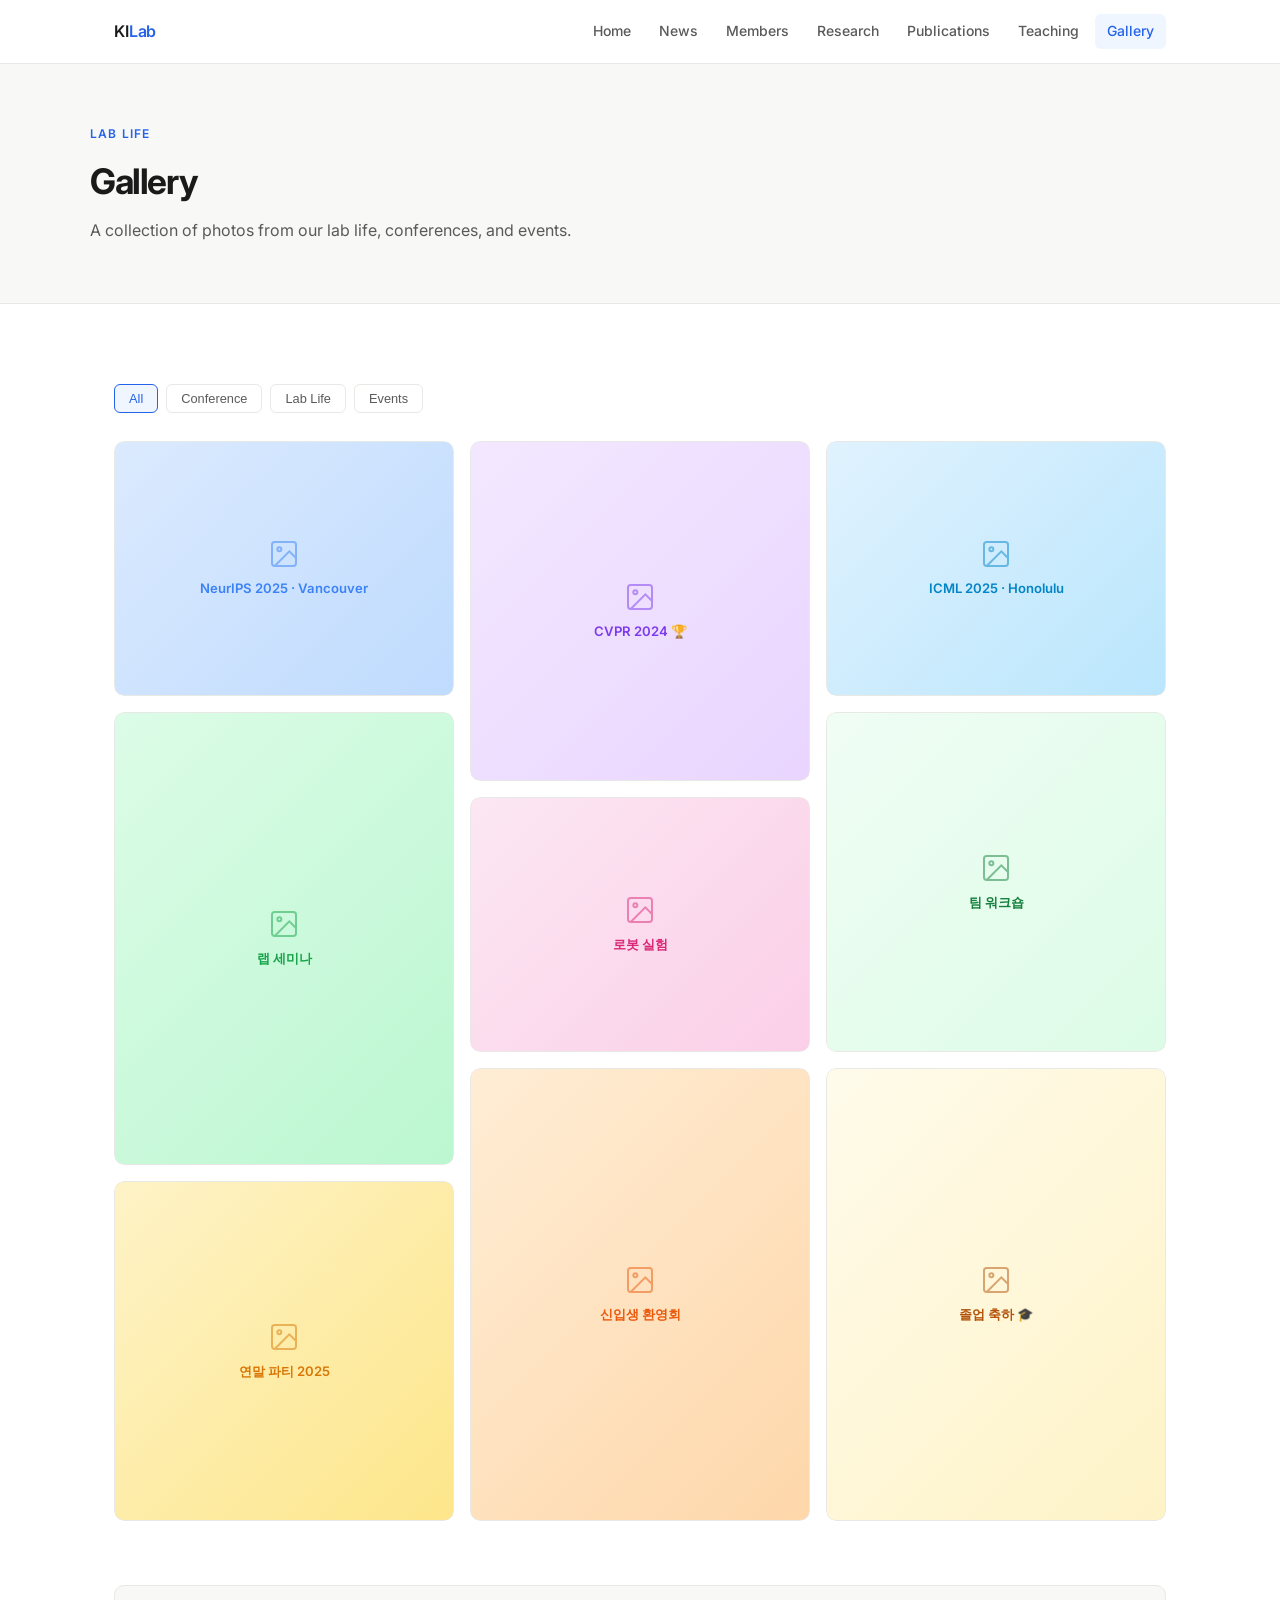
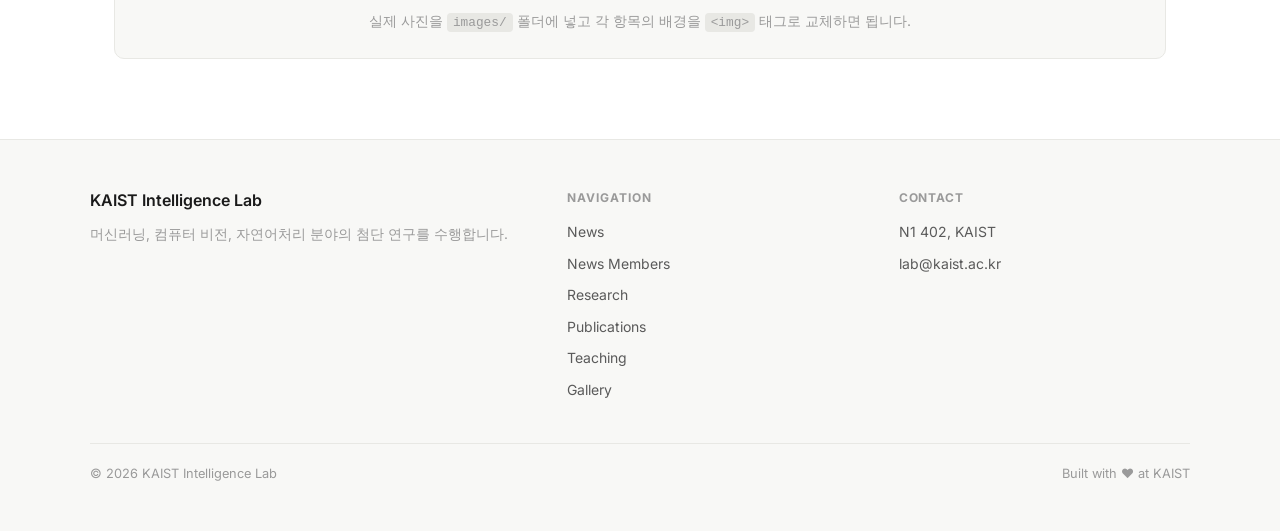
==== gallery.html @ 1e8029f1 "Add News page and update nav across all pages" ====
<!DOCTYPE html>
<html lang="ko">
<head>
  <meta charset="UTF-8">
  <meta name="viewport" content="width=device-width, initial-scale=1.0">
  <title>Gallery — KILab</title>
  <link rel="stylesheet" href="css/style.css">
  <style>
    .gallery-placeholder { cursor: pointer; transition: transform 0.2s, box-shadow 0.2s; }
    .gallery-placeholder:hover { transform: translateY(-3px); box-shadow: 0 8px 24px rgba(0,0,0,0.1); }

    .gallery-label {
      position: absolute;
      bottom: 0; left: 0; right: 0;
      background: linear-gradient(to top, rgba(0,0,0,0.55), transparent);
      color: white;
      font-size: 0.78rem;
      font-weight: 500;
      padding: 24px 12px 12px;
      border-radius: 0 0 var(--radius) var(--radius);
      opacity: 0;
      transition: opacity 0.2s;
    }
    .gallery-item:hover .gallery-label { opacity: 1; }
    .gallery-item { position: relative; border-radius: var(--radius); overflow: hidden; }

    .lightbox-caption {
      position: absolute;
      bottom: 0; left: 0; right: 0;
      background: rgba(0,0,0,0.6);
      color: white;
      text-align: center;
      padding: 12px 24px;
      font-size: 0.85rem;
    }
  </style>
</head>
<body>

<nav>
  <div class="nav-inner">
    <a href="index.html" class="nav-logo">KI<span>Lab</span></a>
    <ul class="nav-links">
            <li><a href="index.html">Home</a></li>
      <li><a href="news.html">News</a></li>
      <li><a href="members.html">Members</a></li>
      <li><a href="research.html">Research</a></li>
      <li><a href="publications.html">Publications</a></li>
      <li><a href="teaching.html">Teaching</a></li>
      <li><a href="gallery.html">Gallery</a></li>
    </ul>
    <button class="hamburger" aria-label="메뉴"><span></span><span></span><span></span></button>
  </div>
</nav>
<div class="mobile-menu">
  <a href="index.html">Home</a>
  <a href="news.html">News</a>
  <a href="members.html">Members</a>
  <a href="research.html">Research</a>
  <a href="publications.html">Publications</a>
  <a href="teaching.html">Teaching</a>
  <a href="gallery.html">Gallery</a>
</div>

<main>
  <div class="page-hero">
    <div class="page-hero-inner">
      <div class="section-label">Lab Life</div>
      <h1 class="page-hero-title">Gallery</h1>
      <p class="page-hero-sub">A collection of photos from our lab life, conferences, and events.</p>
    </div>
  </div>

  <section class="section">

    <div class="gallery-filters">
      <button class="filter-btn gallery-filter-btn active" data-filter="all">All</button>
      <button class="filter-btn gallery-filter-btn" data-filter="conference">Conference</button>
      <button class="filter-btn gallery-filter-btn" data-filter="lab">Lab Life</button>
      <button class="filter-btn gallery-filter-btn" data-filter="event">Events</button>
    </div>

    <div class="gallery-grid">

      <div class="gallery-item fade-in" data-cat="conference" data-caption="NeurIPS 2025 발표 현장 · Vancouver">
        <div class="gallery-placeholder wide" style="background: linear-gradient(135deg, #dbeafe, #bfdbfe); font-size: 0.82rem; color: #3b82f6; font-weight: 600; flex-direction: column; gap: 8px;">
          <svg width="32" height="32" fill="none" stroke="currentColor" stroke-width="1.5" viewBox="0 0 24 24" style="opacity:0.5"><rect x="3" y="3" width="18" height="18" rx="2"/><circle cx="8.5" cy="8.5" r="1.5"/><polyline points="21,15 16,10 5,21"/></svg>
          NeurIPS 2025 · Vancouver
        </div>
        <div class="gallery-label">NeurIPS 2025 발표 현장</div>
      </div>

      <div class="gallery-item fade-in" data-cat="lab" data-caption="연구실 세미나 · 2025년 9월">
        <div class="gallery-placeholder tall" style="background: linear-gradient(135deg, #dcfce7, #bbf7d0); font-size: 0.82rem; color: #16a34a; font-weight: 600; flex-direction: column; gap: 8px;">
          <svg width="32" height="32" fill="none" stroke="currentColor" stroke-width="1.5" viewBox="0 0 24 24" style="opacity:0.5"><rect x="3" y="3" width="18" height="18" rx="2"/><circle cx="8.5" cy="8.5" r="1.5"/><polyline points="21,15 16,10 5,21"/></svg>
          랩 세미나
        </div>
        <div class="gallery-label">연구실 주간 세미나</div>
      </div>

      <div class="gallery-item fade-in" data-cat="event" data-caption="2025 연말 파티">
        <div class="gallery-placeholder square" style="background: linear-gradient(135deg, #fef3c7, #fde68a); font-size: 0.82rem; color: #d97706; font-weight: 600; flex-direction: column; gap: 8px;">
          <svg width="32" height="32" fill="none" stroke="currentColor" stroke-width="1.5" viewBox="0 0 24 24" style="opacity:0.5"><rect x="3" y="3" width="18" height="18" rx="2"/><circle cx="8.5" cy="8.5" r="1.5"/><polyline points="21,15 16,10 5,21"/></svg>
          연말 파티 2025
        </div>
        <div class="gallery-label">2025 연말 파티</div>
      </div>

      <div class="gallery-item fade-in" data-cat="conference" data-caption="CVPR 2024 Best Paper Award · Seattle">
        <div class="gallery-placeholder square" style="background: linear-gradient(135deg, #f3e8ff, #e9d5ff); font-size: 0.82rem; color: #7c3aed; font-weight: 600; flex-direction: column; gap: 8px;">
          <svg width="32" height="32" fill="none" stroke="currentColor" stroke-width="1.5" viewBox="0 0 24 24" style="opacity:0.5"><rect x="3" y="3" width="18" height="18" rx="2"/><circle cx="8.5" cy="8.5" r="1.5"/><polyline points="21,15 16,10 5,21"/></svg>
          CVPR 2024 🏆
        </div>
        <div class="gallery-label">CVPR 2024 Best Paper Award</div>
      </div>

      <div class="gallery-item fade-in" data-cat="lab" data-caption="로봇 실험실 · 2025년 여름">
        <div class="gallery-placeholder wide" style="background: linear-gradient(135deg, #fce7f3, #fbcfe8); font-size: 0.82rem; color: #db2777; font-weight: 600; flex-direction: column; gap: 8px;">
          <svg width="32" height="32" fill="none" stroke="currentColor" stroke-width="1.5" viewBox="0 0 24 24" style="opacity:0.5"><rect x="3" y="3" width="18" height="18" rx="2"/><circle cx="8.5" cy="8.5" r="1.5"/><polyline points="21,15 16,10 5,21"/></svg>
          로봇 실험
        </div>
        <div class="gallery-label">로봇 실험실 세팅</div>
      </div>

      <div class="gallery-item fade-in" data-cat="event" data-caption="신입생 환영회 · 2025년 3월">
        <div class="gallery-placeholder tall" style="background: linear-gradient(135deg, #ffedd5, #fed7aa); font-size: 0.82rem; color: #ea580c; font-weight: 600; flex-direction: column; gap: 8px;">
          <svg width="32" height="32" fill="none" stroke="currentColor" stroke-width="1.5" viewBox="0 0 24 24" style="opacity:0.5"><rect x="3" y="3" width="18" height="18" rx="2"/><circle cx="8.5" cy="8.5" r="1.5"/><polyline points="21,15 16,10 5,21"/></svg>
          신입생 환영회
        </div>
        <div class="gallery-label">2025 신입생 환영회</div>
      </div>

      <div class="gallery-item fade-in" data-cat="conference" data-caption="ICML 2025 포스터 발표 · Honolulu">
        <div class="gallery-placeholder wide" style="background: linear-gradient(135deg, #e0f2fe, #bae6fd); font-size: 0.82rem; color: #0284c7; font-weight: 600; flex-direction: column; gap: 8px;">
          <svg width="32" height="32" fill="none" stroke="currentColor" stroke-width="1.5" viewBox="0 0 24 24" style="opacity:0.5"><rect x="3" y="3" width="18" height="18" rx="2"/><circle cx="8.5" cy="8.5" r="1.5"/><polyline points="21,15 16,10 5,21"/></svg>
          ICML 2025 · Honolulu
        </div>
        <div class="gallery-label">ICML 2025 포스터 발표</div>
      </div>

      <div class="gallery-item fade-in" data-cat="lab" data-caption="팀 워크숍 · 2024년 겨울">
        <div class="gallery-placeholder square" style="background: linear-gradient(135deg, #f0fdf4, #dcfce7); font-size: 0.82rem; color: #15803d; font-weight: 600; flex-direction: column; gap: 8px;">
          <svg width="32" height="32" fill="none" stroke="currentColor" stroke-width="1.5" viewBox="0 0 24 24" style="opacity:0.5"><rect x="3" y="3" width="18" height="18" rx="2"/><circle cx="8.5" cy="8.5" r="1.5"/><polyline points="21,15 16,10 5,21"/></svg>
          팀 워크숍
        </div>
        <div class="gallery-label">연구실 겨울 워크숍</div>
      </div>

      <div class="gallery-item fade-in" data-cat="event" data-caption="졸업 축하 · 2024년 8월">
        <div class="gallery-placeholder tall" style="background: linear-gradient(135deg, #fffbeb, #fef3c7); font-size: 0.82rem; color: #b45309; font-weight: 600; flex-direction: column; gap: 8px;">
          <svg width="32" height="32" fill="none" stroke="currentColor" stroke-width="1.5" viewBox="0 0 24 24" style="opacity:0.5"><rect x="3" y="3" width="18" height="18" rx="2"/><circle cx="8.5" cy="8.5" r="1.5"/><polyline points="21,15 16,10 5,21"/></svg>
          졸업 축하 🎓
        </div>
        <div class="gallery-label">2024 졸업 축하</div>
      </div>

    </div>

    <div style="margin-top: 48px; padding: 24px; background: var(--surface); border-radius: var(--radius); border: 1px solid var(--border); text-align: center; color: var(--text-muted); font-size: 0.875rem;" class="fade-in">
      실제 사진을 <code style="font-size: 0.8rem; background: var(--border); padding: 2px 6px; border-radius: 4px;">images/</code> 폴더에 넣고 각 항목의 배경을 <code style="font-size: 0.8rem; background: var(--border); padding: 2px 6px; border-radius: 4px;">&lt;img&gt;</code> 태그로 교체하면 됩니다.
    </div>

  </section>
</main>

<!-- Lightbox -->
<div class="lightbox" id="lightbox">
  <button class="lightbox-close" id="lightboxClose">✕</button>
  <div style="position: relative;">
    <div style="width: 480px; max-width: 90vw; aspect-ratio: 4/3; background: #1e293b; border-radius: 8px; display:flex; align-items:center; justify-content:center; color: #94a3b8; font-size: 0.9rem;">
      사진이 들어갈 자리입니다
    </div>
    <div class="lightbox-caption" id="lightboxCaption"></div>
  </div>
</div>

<footer>
  <div class="footer-inner">
    <div>
      <div class="footer-brand">KAIST Intelligence Lab</div>
      <p class="footer-desc">머신러닝, 컴퓨터 비전, 자연어처리 분야의 첨단 연구를 수행합니다.</p>
    </div>
    <div>
      <div class="footer-col-title">Navigation</div>
      <ul class="footer-links">
        <li><a href="news.html">News</a></li>
      <li><a href="news.html">News</a>
  <a href="members.html">Members</a></li>
        <li><a href="research.html">Research</a></li>
        <li><a href="publications.html">Publications</a></li>
        <li><a href="teaching.html">Teaching</a></li>
        <li><a href="gallery.html">Gallery</a></li>
      </ul>
    </div>
    <div>
      <div class="footer-col-title">Contact</div>
      <ul class="footer-links">
        <li><a href="#">N1 402, KAIST</a></li>
        <li><a href="#">lab@kaist.ac.kr</a></li>
      </ul>
    </div>
  </div>
  <div class="footer-bottom">
    <span>© 2026 KAIST Intelligence Lab</span>
    <span>Built with ♥ at KAIST</span>
  </div>
</footer>

<script src="js/main.js"></script>
<script>
  // Gallery lightbox with caption
  const lightbox = document.getElementById('lightbox');
  const caption = document.getElementById('lightboxCaption');
  document.querySelectorAll('.gallery-item').forEach(item => {
    item.addEventListener('click', () => {
      caption.textContent = item.dataset.caption || '';
      lightbox.classList.add('open');
    });
  });
  document.getElementById('lightboxClose').addEventListener('click', () => lightbox.classList.remove('open'));
  lightbox.addEventListener('click', e => { if (e.target === lightbox) lightbox.classList.remove('open'); });
  document.addEventListener('keydown', e => { if (e.key === 'Escape') lightbox.classList.remove('open'); });
</script>
</body>
</html>
---- css/style.css ----
@import url('https://fonts.googleapis.com/css2?family=Inter:wght@300;400;500;600;700&family=Lora:ital,wght@0,400;0,600;1,400&display=swap');

*, *::before, *::after { box-sizing: border-box; margin: 0; padding: 0; }

:root {
  --bg: #ffffff;
  --surface: #f8f8f6;
  --border: #e8e8e4;
  --text-primary: #1a1a1a;
  --text-secondary: #5a5a5a;
  --text-muted: #9a9a9a;
  --accent: #2563eb;
  --accent-light: #eff6ff;
  --nav-height: 64px;
  --max-width: 1100px;
  --radius: 10px;
}

html { scroll-behavior: smooth; font-size: 16px; }

body {
  font-family: 'Inter', -apple-system, BlinkMacSystemFont, sans-serif;
  background: var(--bg);
  color: var(--text-primary);
  line-height: 1.6;
  -webkit-font-smoothing: antialiased;
}

/* ── Navigation ── */
nav {
  position: fixed;
  top: 0; left: 0; right: 0;
  height: var(--nav-height);
  background: rgba(255,255,255,0.92);
  backdrop-filter: blur(12px);
  -webkit-backdrop-filter: blur(12px);
  border-bottom: 1px solid var(--border);
  z-index: 100;
  display: flex;
  align-items: center;
}

.nav-inner {
  max-width: var(--max-width);
  margin: 0 auto;
  padding: 0 24px;
  width: 100%;
  display: flex;
  align-items: center;
  justify-content: space-between;
}

.nav-logo {
  font-size: 1rem;
  font-weight: 600;
  color: var(--text-primary);
  text-decoration: none;
  letter-spacing: -0.01em;
}

.nav-logo span { color: var(--accent); }

.nav-links {
  display: flex;
  gap: 4px;
  list-style: none;
}

.nav-links a {
  display: block;
  padding: 6px 12px;
  font-size: 0.875rem;
  font-weight: 500;
  color: var(--text-secondary);
  text-decoration: none;
  border-radius: 6px;
  transition: color 0.15s, background 0.15s;
}

.nav-links a:hover,
.nav-links a.active {
  color: var(--accent);
  background: var(--accent-light);
}

.hamburger {
  display: none;
  flex-direction: column;
  gap: 5px;
  cursor: pointer;
  background: none;
  border: none;
  padding: 4px;
}
.hamburger span { display: block; width: 22px; height: 2px; background: var(--text-primary); border-radius: 2px; transition: 0.2s; }

/* ── Layout ── */
main { padding-top: var(--nav-height); }

.section {
  padding: 80px 24px;
  max-width: var(--max-width);
  margin: 0 auto;
}

.section-label {
  font-size: 0.75rem;
  font-weight: 600;
  text-transform: uppercase;
  letter-spacing: 0.1em;
  color: var(--accent);
  margin-bottom: 10px;
}

.section-title {
  font-size: 2rem;
  font-weight: 700;
  color: var(--text-primary);
  letter-spacing: -0.03em;
  margin-bottom: 12px;
}

.section-sub {
  font-size: 1rem;
  color: var(--text-secondary);
  max-width: 560px;
  line-height: 1.7;
  margin-bottom: 48px;
}

.divider { height: 1px; background: var(--border); max-width: var(--max-width); margin: 0 auto; }

/* ── Hero ── */
.hero {
  padding: 100px 24px 80px;
  max-width: var(--max-width);
  margin: 0 auto;
  display: grid;
  grid-template-columns: 1fr 380px;
  gap: 60px;
  align-items: center;
}

.hero-tag {
  display: inline-flex;
  align-items: center;
  gap: 8px;
  background: var(--accent-light);
  color: var(--accent);
  font-size: 0.8rem;
  font-weight: 600;
  padding: 4px 12px;
  border-radius: 100px;
  margin-bottom: 20px;
  letter-spacing: 0.02em;
}

.hero-title {
  font-size: 2.8rem;
  font-weight: 700;
  letter-spacing: -0.04em;
  line-height: 1.15;
  color: var(--text-primary);
  margin-bottom: 20px;
}

.hero-title em {
  font-family: 'Lora', Georgia, serif;
  font-style: italic;
  font-weight: 400;
  color: var(--accent);
}

.hero-desc {
  font-size: 1.05rem;
  color: var(--text-secondary);
  line-height: 1.75;
  margin-bottom: 36px;
  max-width: 480px;
}

.hero-btns { display: flex; gap: 12px; flex-wrap: wrap; }

.btn {
  display: inline-flex;
  align-items: center;
  gap: 6px;
  padding: 10px 20px;
  border-radius: 8px;
  font-size: 0.9rem;
  font-weight: 500;
  text-decoration: none;
  transition: all 0.15s;
  cursor: pointer;
  border: none;
}

.btn-primary {
  background: var(--accent);
  color: white;
}
.btn-primary:hover { background: #1d4ed8; transform: translateY(-1px); box-shadow: 0 4px 14px rgba(37,99,235,0.3); }

.btn-ghost {
  background: transparent;
  color: var(--text-secondary);
  border: 1px solid var(--border);
}
.btn-ghost:hover { border-color: var(--accent); color: var(--accent); background: var(--accent-light); }

.hero-stats {
  display: flex;
  gap: 32px;
  margin-top: 48px;
  padding-top: 32px;
  border-top: 1px solid var(--border);
}

.stat-num {
  font-size: 1.8rem;
  font-weight: 700;
  letter-spacing: -0.04em;
  color: var(--text-primary);
}
.stat-label { font-size: 0.8rem; color: var(--text-muted); margin-top: 2px; }

.hero-card {
  background: var(--surface);
  border: 1px solid var(--border);
  border-radius: 16px;
  padding: 28px;
  position: relative;
  overflow: hidden;
}

.hero-card::before {
  content: '';
  position: absolute;
  top: 0; right: 0;
  width: 200px; height: 200px;
  background: radial-gradient(circle, rgba(37,99,235,0.08) 0%, transparent 70%);
}

.lab-photo-placeholder {
  width: 100%;
  aspect-ratio: 4/3;
  background: linear-gradient(135deg, #dbeafe 0%, #eff6ff 100%);
  border-radius: 10px;
  display: flex;
  flex-direction: column;
  align-items: center;
  justify-content: center;
  gap: 8px;
  color: var(--accent);
  font-size: 0.85rem;
  font-weight: 500;
  margin-bottom: 20px;
}

.lab-photo-placeholder svg { opacity: 0.5; }

.lab-info-row { display: flex; align-items: center; gap: 8px; margin-bottom: 10px; }
.lab-info-row:last-child { margin-bottom: 0; }
.lab-info-icon { width: 18px; height: 18px; color: var(--accent); flex-shrink: 0; }
.lab-info-text { font-size: 0.875rem; color: var(--text-secondary); }

/* ── News ticker ── */
.news-bar {
  background: var(--accent);
  color: white;
  padding: 10px 24px;
  font-size: 0.85rem;
  display: flex;
  align-items: center;
  gap: 16px;
  overflow: hidden;
}
.news-badge {
  background: white;
  color: var(--accent);
  font-size: 0.7rem;
  font-weight: 700;
  padding: 2px 8px;
  border-radius: 4px;
  flex-shrink: 0;
  letter-spacing: 0.05em;
}
.news-scroll { white-space: nowrap; overflow: hidden; }

/* ── Members ── */
.member-grid {
  display: grid;
  grid-template-columns: repeat(auto-fill, minmax(200px, 1fr));
  gap: 24px;
}

.member-card {
  background: var(--bg);
  border: 1px solid var(--border);
  border-radius: var(--radius);
  overflow: hidden;
  transition: border-color 0.2s, box-shadow 0.2s, transform 0.2s;
}

.member-card:hover {
  border-color: var(--accent);
  box-shadow: 0 4px 20px rgba(37,99,235,0.1);
  transform: translateY(-2px);
}

.member-photo {
  width: 100%;
  aspect-ratio: 1;
  background: linear-gradient(135deg, var(--surface) 0%, #e0e7ff 100%);
  display: flex;
  align-items: center;
  justify-content: center;
  position: relative;
  overflow: hidden;
}

.member-photo img { width: 100%; height: 100%; object-fit: cover; }

.member-initial {
  font-size: 2rem;
  font-weight: 700;
  color: var(--accent);
  opacity: 0.3;
}

.member-info { padding: 16px; }
.member-name { font-size: 0.95rem; font-weight: 600; margin-bottom: 2px; }
.member-role { font-size: 0.8rem; color: var(--accent); font-weight: 500; margin-bottom: 4px; }
.member-dept { font-size: 0.78rem; color: var(--text-muted); }
.member-links { display: flex; gap: 8px; margin-top: 10px; }
.member-link {
  font-size: 0.75rem;
  color: var(--text-muted);
  text-decoration: none;
  padding: 2px 8px;
  border: 1px solid var(--border);
  border-radius: 4px;
  transition: 0.15s;
}
.member-link:hover { color: var(--accent); border-color: var(--accent); }

.member-section-title {
  font-size: 0.8rem;
  font-weight: 600;
  text-transform: uppercase;
  letter-spacing: 0.08em;
  color: var(--text-muted);
  margin: 40px 0 16px;
  padding-bottom: 8px;
  border-bottom: 1px solid var(--border);
}

/* ── Research ── */
.research-grid {
  display: grid;
  grid-template-columns: repeat(auto-fill, minmax(320px, 1fr));
  gap: 24px;
}

.research-card {
  background: var(--surface);
  border: 1px solid var(--border);
  border-radius: var(--radius);
  padding: 28px;
  transition: 0.2s;
}

.research-card:hover { border-color: var(--accent); box-shadow: 0 4px 20px rgba(37,99,235,0.08); }

.research-icon {
  width: 44px;
  height: 44px;
  background: var(--accent-light);
  border-radius: 10px;
  display: flex;
  align-items: center;
  justify-content: center;
  margin-bottom: 16px;
  font-size: 1.3rem;
}

.research-title { font-size: 1.05rem; font-weight: 600; margin-bottom: 10px; letter-spacing: -0.01em; }
.research-desc { font-size: 0.875rem; color: var(--text-secondary); line-height: 1.7; margin-bottom: 16px; }
.research-tags { display: flex; flex-wrap: wrap; gap: 6px; }
.tag {
  font-size: 0.72rem;
  font-weight: 500;
  padding: 3px 10px;
  border-radius: 100px;
  background: white;
  border: 1px solid var(--border);
  color: var(--text-secondary);
}

/* ── Publications ── */
.pub-filters { display: flex; gap: 8px; margin-bottom: 32px; flex-wrap: wrap; }
.filter-btn {
  padding: 6px 14px;
  border: 1px solid var(--border);
  border-radius: 6px;
  font-size: 0.8rem;
  font-weight: 500;
  background: white;
  color: var(--text-secondary);
  cursor: pointer;
  transition: 0.15s;
}
.filter-btn.active, .filter-btn:hover { border-color: var(--accent); color: var(--accent); background: var(--accent-light); }

.pub-list { display: flex; flex-direction: column; gap: 4px; }

.pub-item {
  padding: 20px 24px;
  border: 1px solid transparent;
  border-radius: var(--radius);
  display: grid;
  grid-template-columns: auto 1fr auto;
  gap: 16px;
  align-items: start;
  transition: 0.15s;
  cursor: pointer;
}

.pub-item:hover { border-color: var(--border); background: var(--surface); }

.pub-year {
  font-size: 0.8rem;
  font-weight: 600;
  color: var(--text-muted);
  padding-top: 2px;
  width: 36px;
  text-align: center;
}

.pub-title { font-size: 0.95rem; font-weight: 500; margin-bottom: 4px; letter-spacing: -0.01em; }
.pub-authors { font-size: 0.82rem; color: var(--text-secondary); margin-bottom: 4px; }
.pub-venue { font-size: 0.82rem; color: var(--accent); font-weight: 500; font-style: italic; }

.pub-badges { display: flex; flex-direction: column; gap: 4px; align-items: flex-end; }
.badge {
  font-size: 0.68rem;
  font-weight: 700;
  padding: 2px 8px;
  border-radius: 4px;
  letter-spacing: 0.04em;
  text-transform: uppercase;
  white-space: nowrap;
}
.badge-oral { background: #fef3c7; color: #92400e; }
.badge-best { background: #dcfce7; color: #166534; }
.badge-preprint { background: #f3e8ff; color: #7c3aed; }

/* ── Teaching ── */
.course-grid { display: flex; flex-direction: column; gap: 16px; }

.course-card {
  background: var(--bg);
  border: 1px solid var(--border);
  border-radius: var(--radius);
  padding: 24px 28px;
  display: grid;
  grid-template-columns: auto 1fr auto;
  gap: 24px;
  align-items: center;
  transition: 0.15s;
}

.course-card:hover { border-color: var(--accent); box-shadow: 0 2px 12px rgba(37,99,235,0.08); }

.course-code {
  font-family: 'Courier New', monospace;
  font-size: 0.8rem;
  font-weight: 700;
  color: var(--accent);
  background: var(--accent-light);
  padding: 6px 10px;
  border-radius: 6px;
  white-space: nowrap;
}

.course-title { font-size: 1rem; font-weight: 600; margin-bottom: 4px; }
.course-info { font-size: 0.82rem; color: var(--text-secondary); }

.course-sem {
  font-size: 0.78rem;
  color: var(--text-muted);
  font-weight: 500;
  text-align: right;
  white-space: nowrap;
}

/* ── Gallery ── */
.gallery-filters { display: flex; gap: 8px; margin-bottom: 28px; flex-wrap: wrap; }

.gallery-grid {
  columns: 3;
  column-gap: 16px;
}

.gallery-item {
  break-inside: avoid;
  margin-bottom: 16px;
  border-radius: var(--radius);
  overflow: hidden;
  position: relative;
  cursor: pointer;
}

.gallery-item:hover .gallery-overlay { opacity: 1; }

.gallery-placeholder {
  width: 100%;
  background: linear-gradient(135deg, var(--surface), #dbeafe);
  display: flex;
  align-items: center;
  justify-content: center;
  font-size: 0.8rem;
  color: var(--text-muted);
  border-radius: var(--radius);
  border: 1px solid var(--border);
  font-weight: 500;
}

.gallery-placeholder.tall { aspect-ratio: 3/4; }
.gallery-placeholder.wide { aspect-ratio: 4/3; }
.gallery-placeholder.square { aspect-ratio: 1; }

.gallery-overlay {
  position: absolute;
  inset: 0;
  background: rgba(0,0,0,0.5);
  display: flex;
  align-items: flex-end;
  padding: 16px;
  opacity: 0;
  transition: 0.2s;
}
.gallery-caption { color: white; font-size: 0.82rem; font-weight: 500; }

/* ── Footer ── */
footer {
  background: var(--surface);
  border-top: 1px solid var(--border);
  padding: 48px 24px;
}

.footer-inner {
  max-width: var(--max-width);
  margin: 0 auto;
  display: grid;
  grid-template-columns: 1.5fr 1fr 1fr;
  gap: 40px;
}

.footer-brand { font-size: 1rem; font-weight: 600; margin-bottom: 10px; }
.footer-desc { font-size: 0.85rem; color: var(--text-muted); line-height: 1.7; }
.footer-col-title { font-size: 0.75rem; font-weight: 700; text-transform: uppercase; letter-spacing: 0.08em; color: var(--text-muted); margin-bottom: 12px; }
.footer-links { list-style: none; display: flex; flex-direction: column; gap: 6px; }
.footer-links a { font-size: 0.875rem; color: var(--text-secondary); text-decoration: none; transition: color 0.15s; }
.footer-links a:hover { color: var(--accent); }
.footer-bottom { margin-top: 40px; padding-top: 20px; border-top: 1px solid var(--border); font-size: 0.8rem; color: var(--text-muted); max-width: var(--max-width); margin-left: auto; margin-right: auto; display: flex; justify-content: space-between; align-items: center; }

/* ── Lightbox ── */
.lightbox {
  position: fixed;
  inset: 0;
  background: rgba(0,0,0,0.85);
  display: none;
  align-items: center;
  justify-content: center;
  z-index: 200;
  padding: 24px;
}
.lightbox.open { display: flex; }
.lightbox-img { max-width: 90vw; max-height: 85vh; border-radius: 8px; }
.lightbox-close {
  position: absolute;
  top: 20px; right: 20px;
  background: rgba(255,255,255,0.15);
  border: none;
  color: white;
  width: 36px; height: 36px;
  border-radius: 50%;
  cursor: pointer;
  font-size: 1.2rem;
  display: flex; align-items: center; justify-content: center;
  transition: background 0.15s;
}
.lightbox-close:hover { background: rgba(255,255,255,0.25); }

/* ── Mobile nav ── */
.mobile-menu {
  display: none;
  position: fixed;
  top: var(--nav-height);
  left: 0; right: 0;
  background: white;
  border-bottom: 1px solid var(--border);
  padding: 12px 24px 20px;
  z-index: 99;
  flex-direction: column;
  gap: 4px;
}

.mobile-menu.open { display: flex; }
.mobile-menu a { display: block; padding: 10px 12px; font-size: 0.95rem; font-weight: 500; color: var(--text-secondary); text-decoration: none; border-radius: 6px; }
.mobile-menu a:hover { color: var(--accent); background: var(--accent-light); }

/* ── Responsive ── */
@media (max-width: 768px) {
  .nav-links { display: none; }
  .hamburger { display: flex; }

  .hero { grid-template-columns: 1fr; gap: 40px; padding: 60px 24px 60px; }
  .hero-card { display: none; }
  .hero-title { font-size: 2rem; }
  .hero-stats { gap: 20px; }

  .gallery-grid { columns: 2; }
  .footer-inner { grid-template-columns: 1fr; gap: 28px; }
  .footer-bottom { flex-direction: column; gap: 8px; text-align: center; }

  .course-card { grid-template-columns: 1fr; }
  .course-sem { text-align: left; }
  .pub-item { grid-template-columns: 1fr; }
  .pub-year { width: auto; }
}

@media (max-width: 480px) {
  .gallery-grid { columns: 1; }
  .section { padding: 60px 20px; }
}

/* ── Page header ── */
.page-hero {
  background: var(--surface);
  border-bottom: 1px solid var(--border);
  padding: 60px 24px;
}
.page-hero-inner { max-width: var(--max-width); margin: 0 auto; }
.page-hero-title { font-size: 2.2rem; font-weight: 700; letter-spacing: -0.04em; margin-bottom: 8px; }
.page-hero-sub { font-size: 1rem; color: var(--text-secondary); }

/* scroll fade-in */
.fade-in { opacity: 0; transform: translateY(16px); transition: opacity 0.5s ease, transform 0.5s ease; }
.fade-in.visible { opacity: 1; transform: none; }
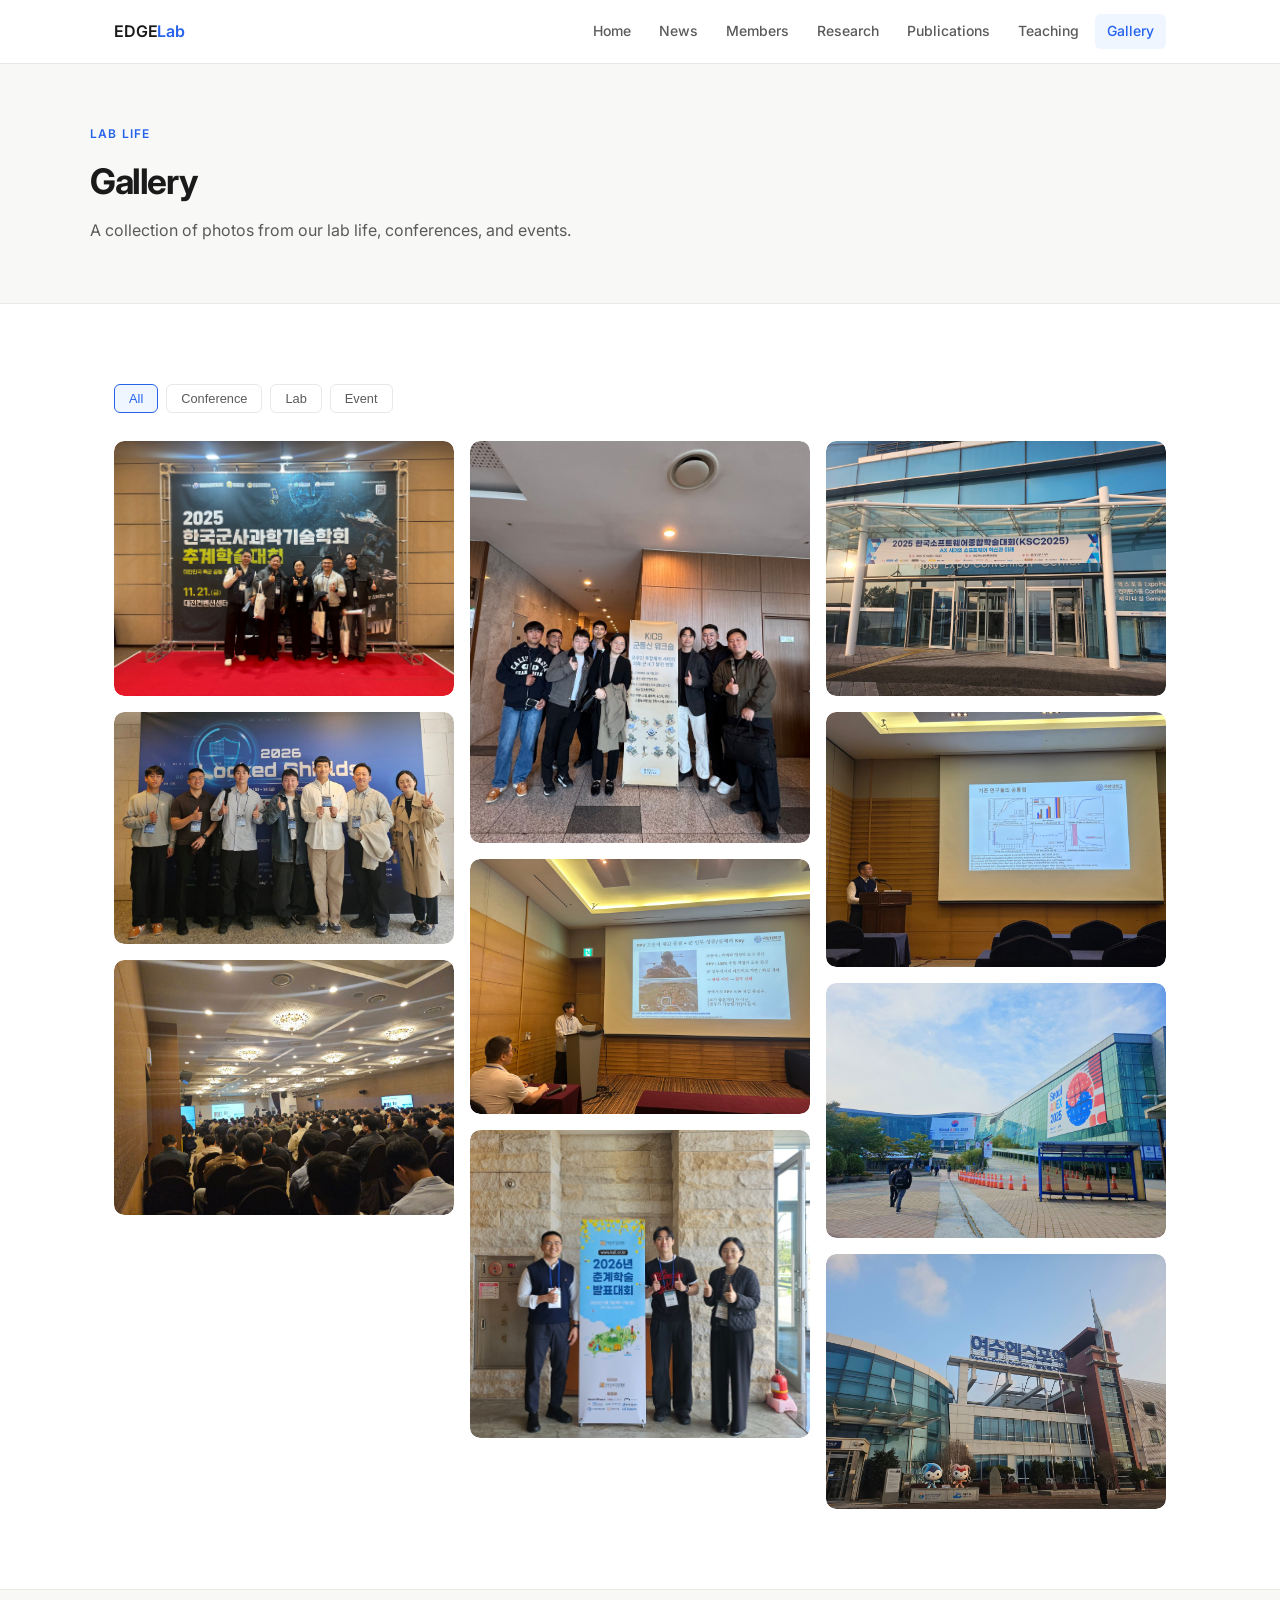
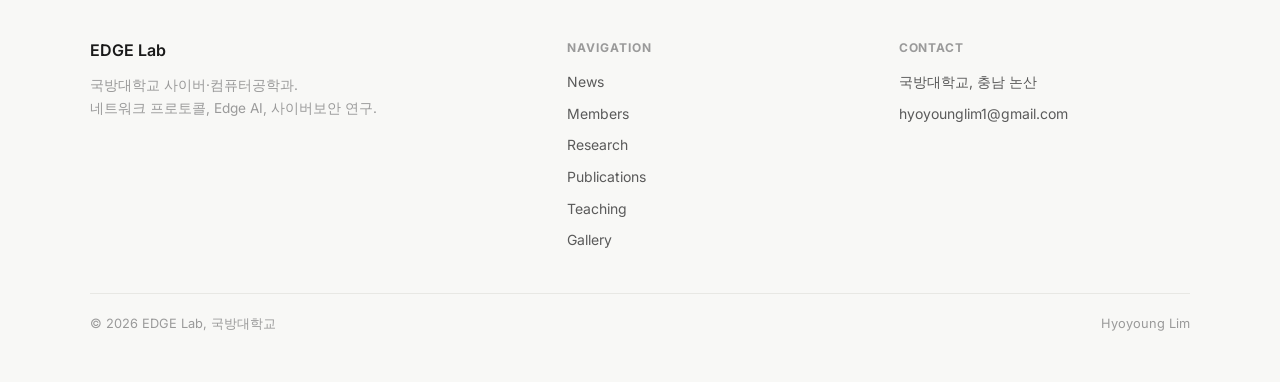
==== commit eeb90f24: "Connect real photos to gallery with captions and filters" ====
--- a/gallery.html
+++ b/gallery.html
@@ -3,45 +3,89 @@
 <head>
   <meta charset="UTF-8">
   <meta name="viewport" content="width=device-width, initial-scale=1.0">
-  <title>Gallery — KILab</title>
+  <title>Gallery — EDGE Lab</title>
   <link rel="stylesheet" href="css/style.css">
   <style>
-    .gallery-placeholder { cursor: pointer; transition: transform 0.2s, box-shadow 0.2s; }
-    .gallery-placeholder:hover { transform: translateY(-3px); box-shadow: 0 8px 24px rgba(0,0,0,0.1); }
-
-    .gallery-label {
+    .gallery-grid { columns: 3; column-gap: 16px; }
+
+    .gallery-item {
+      break-inside: avoid;
+      margin-bottom: 16px;
+      border-radius: var(--radius);
+      overflow: hidden;
+      position: relative;
+      cursor: pointer;
+    }
+
+    .gallery-item img {
+      width: 100%;
+      display: block;
+      border-radius: var(--radius);
+      transition: transform 0.3s ease;
+    }
+
+    .gallery-item:hover img { transform: scale(1.03); }
+
+    .gallery-overlay {
       position: absolute;
-      bottom: 0; left: 0; right: 0;
-      background: linear-gradient(to top, rgba(0,0,0,0.55), transparent);
-      color: white;
-      font-size: 0.78rem;
-      font-weight: 500;
-      padding: 24px 12px 12px;
-      border-radius: 0 0 var(--radius) var(--radius);
+      inset: 0;
+      background: linear-gradient(to top, rgba(0,0,0,0.6) 0%, transparent 50%);
       opacity: 0;
       transition: opacity 0.2s;
-    }
-    .gallery-item:hover .gallery-label { opacity: 1; }
-    .gallery-item { position: relative; border-radius: var(--radius); overflow: hidden; }
-
-    .lightbox-caption {
+      border-radius: var(--radius);
+      display: flex;
+      align-items: flex-end;
+      padding: 16px;
+    }
+
+    .gallery-item:hover .gallery-overlay { opacity: 1; }
+
+    .gallery-caption-text {
+      color: white;
+      font-size: 0.82rem;
+      font-weight: 500;
+      line-height: 1.4;
+    }
+
+    .lightbox {
+      position: fixed;
+      inset: 0;
+      background: rgba(0,0,0,0.9);
+      display: none;
+      align-items: center;
+      justify-content: center;
+      z-index: 200;
+      padding: 24px;
+      flex-direction: column;
+      gap: 16px;
+    }
+    .lightbox.open { display: flex; }
+    .lightbox img { max-width: 90vw; max-height: 80vh; border-radius: 8px; object-fit: contain; }
+    .lightbox-caption { color: rgba(255,255,255,0.8); font-size: 0.875rem; text-align: center; }
+    .lightbox-close {
       position: absolute;
-      bottom: 0; left: 0; right: 0;
-      background: rgba(0,0,0,0.6);
-      color: white;
-      text-align: center;
-      padding: 12px 24px;
-      font-size: 0.85rem;
-    }
+      top: 20px; right: 20px;
+      background: rgba(255,255,255,0.15);
+      border: none; color: white;
+      width: 36px; height: 36px;
+      border-radius: 50%; cursor: pointer;
+      font-size: 1.1rem;
+      display: flex; align-items: center; justify-content: center;
+      transition: background 0.15s;
+    }
+    .lightbox-close:hover { background: rgba(255,255,255,0.3); }
+
+    @media (max-width: 768px) { .gallery-grid { columns: 2; } }
+    @media (max-width: 480px) { .gallery-grid { columns: 1; } }
   </style>
 </head>
 <body>
 
 <nav>
   <div class="nav-inner">
-    <a href="index.html" class="nav-logo">KI<span>Lab</span></a>
+    <a href="index.html" class="nav-logo">EDGE<span>Lab</span></a>
     <ul class="nav-links">
-            <li><a href="index.html">Home</a></li>
+      <li><a href="index.html">Home</a></li>
       <li><a href="news.html">News</a></li>
       <li><a href="members.html">Members</a></li>
       <li><a href="research.html">Research</a></li>
@@ -73,119 +117,87 @@
 
   <section class="section">
 
-    <div class="gallery-filters">
+    <div class="gallery-filters" style="margin-bottom: 28px;">
       <button class="filter-btn gallery-filter-btn active" data-filter="all">All</button>
       <button class="filter-btn gallery-filter-btn" data-filter="conference">Conference</button>
-      <button class="filter-btn gallery-filter-btn" data-filter="lab">Lab Life</button>
-      <button class="filter-btn gallery-filter-btn" data-filter="event">Events</button>
+      <button class="filter-btn gallery-filter-btn" data-filter="lab">Lab</button>
+      <button class="filter-btn gallery-filter-btn" data-filter="event">Event</button>
     </div>
 
     <div class="gallery-grid">
 
-      <div class="gallery-item fade-in" data-cat="conference" data-caption="NeurIPS 2025 발표 현장 · Vancouver">
-        <div class="gallery-placeholder wide" style="background: linear-gradient(135deg, #dbeafe, #bfdbfe); font-size: 0.82rem; color: #3b82f6; font-weight: 600; flex-direction: column; gap: 8px;">
-          <svg width="32" height="32" fill="none" stroke="currentColor" stroke-width="1.5" viewBox="0 0 24 24" style="opacity:0.5"><rect x="3" y="3" width="18" height="18" rx="2"/><circle cx="8.5" cy="8.5" r="1.5"/><polyline points="21,15 16,10 5,21"/></svg>
-          NeurIPS 2025 · Vancouver
-        </div>
-        <div class="gallery-label">NeurIPS 2025 발표 현장</div>
-      </div>
-
-      <div class="gallery-item fade-in" data-cat="lab" data-caption="연구실 세미나 · 2025년 9월">
-        <div class="gallery-placeholder tall" style="background: linear-gradient(135deg, #dcfce7, #bbf7d0); font-size: 0.82rem; color: #16a34a; font-weight: 600; flex-direction: column; gap: 8px;">
-          <svg width="32" height="32" fill="none" stroke="currentColor" stroke-width="1.5" viewBox="0 0 24 24" style="opacity:0.5"><rect x="3" y="3" width="18" height="18" rx="2"/><circle cx="8.5" cy="8.5" r="1.5"/><polyline points="21,15 16,10 5,21"/></svg>
-          랩 세미나
-        </div>
-        <div class="gallery-label">연구실 주간 세미나</div>
-      </div>
-
-      <div class="gallery-item fade-in" data-cat="event" data-caption="2025 연말 파티">
-        <div class="gallery-placeholder square" style="background: linear-gradient(135deg, #fef3c7, #fde68a); font-size: 0.82rem; color: #d97706; font-weight: 600; flex-direction: column; gap: 8px;">
-          <svg width="32" height="32" fill="none" stroke="currentColor" stroke-width="1.5" viewBox="0 0 24 24" style="opacity:0.5"><rect x="3" y="3" width="18" height="18" rx="2"/><circle cx="8.5" cy="8.5" r="1.5"/><polyline points="21,15 16,10 5,21"/></svg>
-          연말 파티 2025
-        </div>
-        <div class="gallery-label">2025 연말 파티</div>
-      </div>
-
-      <div class="gallery-item fade-in" data-cat="conference" data-caption="CVPR 2024 Best Paper Award · Seattle">
-        <div class="gallery-placeholder square" style="background: linear-gradient(135deg, #f3e8ff, #e9d5ff); font-size: 0.82rem; color: #7c3aed; font-weight: 600; flex-direction: column; gap: 8px;">
-          <svg width="32" height="32" fill="none" stroke="currentColor" stroke-width="1.5" viewBox="0 0 24 24" style="opacity:0.5"><rect x="3" y="3" width="18" height="18" rx="2"/><circle cx="8.5" cy="8.5" r="1.5"/><polyline points="21,15 16,10 5,21"/></svg>
-          CVPR 2024 🏆
-        </div>
-        <div class="gallery-label">CVPR 2024 Best Paper Award</div>
-      </div>
-
-      <div class="gallery-item fade-in" data-cat="lab" data-caption="로봇 실험실 · 2025년 여름">
-        <div class="gallery-placeholder wide" style="background: linear-gradient(135deg, #fce7f3, #fbcfe8); font-size: 0.82rem; color: #db2777; font-weight: 600; flex-direction: column; gap: 8px;">
-          <svg width="32" height="32" fill="none" stroke="currentColor" stroke-width="1.5" viewBox="0 0 24 24" style="opacity:0.5"><rect x="3" y="3" width="18" height="18" rx="2"/><circle cx="8.5" cy="8.5" r="1.5"/><polyline points="21,15 16,10 5,21"/></svg>
-          로봇 실험
-        </div>
-        <div class="gallery-label">로봇 실험실 세팅</div>
-      </div>
-
-      <div class="gallery-item fade-in" data-cat="event" data-caption="신입생 환영회 · 2025년 3월">
-        <div class="gallery-placeholder tall" style="background: linear-gradient(135deg, #ffedd5, #fed7aa); font-size: 0.82rem; color: #ea580c; font-weight: 600; flex-direction: column; gap: 8px;">
-          <svg width="32" height="32" fill="none" stroke="currentColor" stroke-width="1.5" viewBox="0 0 24 24" style="opacity:0.5"><rect x="3" y="3" width="18" height="18" rx="2"/><circle cx="8.5" cy="8.5" r="1.5"/><polyline points="21,15 16,10 5,21"/></svg>
-          신입생 환영회
-        </div>
-        <div class="gallery-label">2025 신입생 환영회</div>
-      </div>
-
-      <div class="gallery-item fade-in" data-cat="conference" data-caption="ICML 2025 포스터 발표 · Honolulu">
-        <div class="gallery-placeholder wide" style="background: linear-gradient(135deg, #e0f2fe, #bae6fd); font-size: 0.82rem; color: #0284c7; font-weight: 600; flex-direction: column; gap: 8px;">
-          <svg width="32" height="32" fill="none" stroke="currentColor" stroke-width="1.5" viewBox="0 0 24 24" style="opacity:0.5"><rect x="3" y="3" width="18" height="18" rx="2"/><circle cx="8.5" cy="8.5" r="1.5"/><polyline points="21,15 16,10 5,21"/></svg>
-          ICML 2025 · Honolulu
-        </div>
-        <div class="gallery-label">ICML 2025 포스터 발표</div>
-      </div>
-
-      <div class="gallery-item fade-in" data-cat="lab" data-caption="팀 워크숍 · 2024년 겨울">
-        <div class="gallery-placeholder square" style="background: linear-gradient(135deg, #f0fdf4, #dcfce7); font-size: 0.82rem; color: #15803d; font-weight: 600; flex-direction: column; gap: 8px;">
-          <svg width="32" height="32" fill="none" stroke="currentColor" stroke-width="1.5" viewBox="0 0 24 24" style="opacity:0.5"><rect x="3" y="3" width="18" height="18" rx="2"/><circle cx="8.5" cy="8.5" r="1.5"/><polyline points="21,15 16,10 5,21"/></svg>
-          팀 워크숍
-        </div>
-        <div class="gallery-label">연구실 겨울 워크숍</div>
-      </div>
-
-      <div class="gallery-item fade-in" data-cat="event" data-caption="졸업 축하 · 2024년 8월">
-        <div class="gallery-placeholder tall" style="background: linear-gradient(135deg, #fffbeb, #fef3c7); font-size: 0.82rem; color: #b45309; font-weight: 600; flex-direction: column; gap: 8px;">
-          <svg width="32" height="32" fill="none" stroke="currentColor" stroke-width="1.5" viewBox="0 0 24 24" style="opacity:0.5"><rect x="3" y="3" width="18" height="18" rx="2"/><circle cx="8.5" cy="8.5" r="1.5"/><polyline points="21,15 16,10 5,21"/></svg>
-          졸업 축하 🎓
-        </div>
-        <div class="gallery-label">2024 졸업 축하</div>
-      </div>
-
-    </div>
-
-    <div style="margin-top: 48px; padding: 24px; background: var(--surface); border-radius: var(--radius); border: 1px solid var(--border); text-align: center; color: var(--text-muted); font-size: 0.875rem;" class="fade-in">
-      실제 사진을 <code style="font-size: 0.8rem; background: var(--border); padding: 2px 6px; border-radius: 4px;">images/</code> 폴더에 넣고 각 항목의 배경을 <code style="font-size: 0.8rem; background: var(--border); padding: 2px 6px; border-radius: 4px;">&lt;img&gt;</code> 태그로 교체하면 됩니다.
-    </div>
-
+      <div class="gallery-item fade-in" data-cat="conference" data-caption="2025 한국군사과학기술학회 추계학술대회 · 대전컨벤션센터">
+        <img src="images/2025_1.jpeg" alt="한국군사과학기술학회 추계학술대회 2025">
+        <div class="gallery-overlay"><div class="gallery-caption-text">한국군사과학기술학회 추계학술대회 2025 · 대전</div></div>
+      </div>
+
+      <div class="gallery-item fade-in" data-cat="event" data-caption="Locked Shields 2026 · 사이버방어훈련 참가">
+        <img src="images/shield.jpg" alt="Locked Shields 2026">
+        <div class="gallery-overlay"><div class="gallery-caption-text">Locked Shields 2026</div></div>
+      </div>
+
+      <div class="gallery-item fade-in" data-cat="conference" data-caption="KICS 군통신 워크숍 강연 전경">
+        <img src="images/KICS.jpg" alt="KICS 군통신 워크숍">
+        <div class="gallery-overlay"><div class="gallery-caption-text">KICS 군통신 워크숍 강연</div></div>
+      </div>
+
+      <div class="gallery-item fade-in" data-cat="conference" data-caption="KICS 군통신 워크숍 단체사진">
+        <img src="images/KICS-1.jpg" alt="KICS 군통신 워크숍 단체사진">
+        <div class="gallery-overlay"><div class="gallery-caption-text">KICS 군통신 워크숍</div></div>
+      </div>
+
+      <div class="gallery-item fade-in" data-cat="lab" data-caption="FPV 드론 네트워크 연구 발표">
+        <img src="images/conf_2.jpg" alt="FPV 드론 네트워크 연구 발표">
+        <div class="gallery-overlay"><div class="gallery-caption-text">FPV 드론 네트워크 연구 발표</div></div>
+      </div>
+
+      <div class="gallery-item fade-in" data-cat="conference" data-caption="2026 춘계학술발표대회 · 제주">
+        <img src="images/conf_1.jpg" alt="2026 춘계학술발표대회 제주">
+        <div class="gallery-overlay"><div class="gallery-caption-text">2026 춘계학술발표대회 · 제주</div></div>
+      </div>
+
+      <div class="gallery-item fade-in" data-cat="conference" data-caption="KSC 2025 · 여수엑스포컨벤션센터">
+        <img src="images/202512.jpg" alt="KSC 2025 여수">
+        <div class="gallery-overlay"><div class="gallery-caption-text">KSC 2025 · 여수엑스포컨벤션센터</div></div>
+      </div>
+
+      <div class="gallery-item fade-in" data-cat="lab" data-caption="연구 발표 · 국방대학교">
+        <img src="images/conf_3.jpg" alt="연구 발표">
+        <div class="gallery-overlay"><div class="gallery-caption-text">연구 발표 · 국방대학교</div></div>
+      </div>
+
+      <div class="gallery-item fade-in" data-cat="event" data-caption="Seoul ADEX 2025 · 방산전시회">
+        <img src="images/ADEX.jpg" alt="Seoul ADEX 2025">
+        <div class="gallery-overlay"><div class="gallery-caption-text">Seoul ADEX 2025</div></div>
+      </div>
+
+      <div class="gallery-item fade-in" data-cat="conference" data-caption="KSC 2025 · 여수">
+        <img src="images/600324578_4351438551751702_7062159995769066122_n.jpg" alt="KSC 2025 여수">
+        <div class="gallery-overlay"><div class="gallery-caption-text">KSC 2025 · 여수</div></div>
+      </div>
+
+    </div>
   </section>
 </main>
 
 <!-- Lightbox -->
 <div class="lightbox" id="lightbox">
   <button class="lightbox-close" id="lightboxClose">✕</button>
-  <div style="position: relative;">
-    <div style="width: 480px; max-width: 90vw; aspect-ratio: 4/3; background: #1e293b; border-radius: 8px; display:flex; align-items:center; justify-content:center; color: #94a3b8; font-size: 0.9rem;">
-      사진이 들어갈 자리입니다
-    </div>
-    <div class="lightbox-caption" id="lightboxCaption"></div>
-  </div>
+  <img id="lightboxImg" src="" alt="">
+  <div class="lightbox-caption" id="lightboxCaption"></div>
 </div>
 
 <footer>
   <div class="footer-inner">
     <div>
-      <div class="footer-brand">KAIST Intelligence Lab</div>
-      <p class="footer-desc">머신러닝, 컴퓨터 비전, 자연어처리 분야의 첨단 연구를 수행합니다.</p>
+      <div class="footer-brand">EDGE Lab</div>
+      <p class="footer-desc">국방대학교 사이버·컴퓨터공학과.<br>네트워크 프로토콜, Edge AI, 사이버보안 연구.</p>
     </div>
     <div>
       <div class="footer-col-title">Navigation</div>
       <ul class="footer-links">
         <li><a href="news.html">News</a></li>
-      <li><a href="news.html">News</a>
-  <a href="members.html">Members</a></li>
+        <li><a href="members.html">Members</a></li>
         <li><a href="research.html">Research</a></li>
         <li><a href="publications.html">Publications</a></li>
         <li><a href="teaching.html">Teaching</a></li>
@@ -195,28 +207,42 @@
     <div>
       <div class="footer-col-title">Contact</div>
       <ul class="footer-links">
-        <li><a href="#">N1 402, KAIST</a></li>
-        <li><a href="#">lab@kaist.ac.kr</a></li>
+        <li><a href="#">국방대학교, 충남 논산</a></li>
+        <li><a href="mailto:hyoyounglim1@gmail.com">hyoyounglim1@gmail.com</a></li>
       </ul>
     </div>
   </div>
   <div class="footer-bottom">
-    <span>© 2026 KAIST Intelligence Lab</span>
-    <span>Built with ♥ at KAIST</span>
+    <span>© 2026 EDGE Lab, 국방대학교</span>
+    <span>Hyoyoung Lim</span>
   </div>
 </footer>
 
 <script src="js/main.js"></script>
 <script>
-  // Gallery lightbox with caption
+  document.querySelectorAll('.gallery-filter-btn').forEach(btn => {
+    btn.addEventListener('click', () => {
+      document.querySelectorAll('.gallery-filter-btn').forEach(b => b.classList.remove('active'));
+      btn.classList.add('active');
+      const filter = btn.dataset.filter;
+      document.querySelectorAll('.gallery-item').forEach(item => {
+        item.style.display = (filter === 'all' || item.dataset.cat === filter) ? '' : 'none';
+      });
+    });
+  });
+
   const lightbox = document.getElementById('lightbox');
-  const caption = document.getElementById('lightboxCaption');
+  const lightboxImg = document.getElementById('lightboxImg');
+  const lightboxCaption = document.getElementById('lightboxCaption');
+
   document.querySelectorAll('.gallery-item').forEach(item => {
     item.addEventListener('click', () => {
-      caption.textContent = item.dataset.caption || '';
+      lightboxImg.src = item.querySelector('img').src;
+      lightboxCaption.textContent = item.dataset.caption || '';
       lightbox.classList.add('open');
     });
   });
+
   document.getElementById('lightboxClose').addEventListener('click', () => lightbox.classList.remove('open'));
   lightbox.addEventListener('click', e => { if (e.target === lightbox) lightbox.classList.remove('open'); });
   document.addEventListener('keydown', e => { if (e.key === 'Escape') lightbox.classList.remove('open'); });
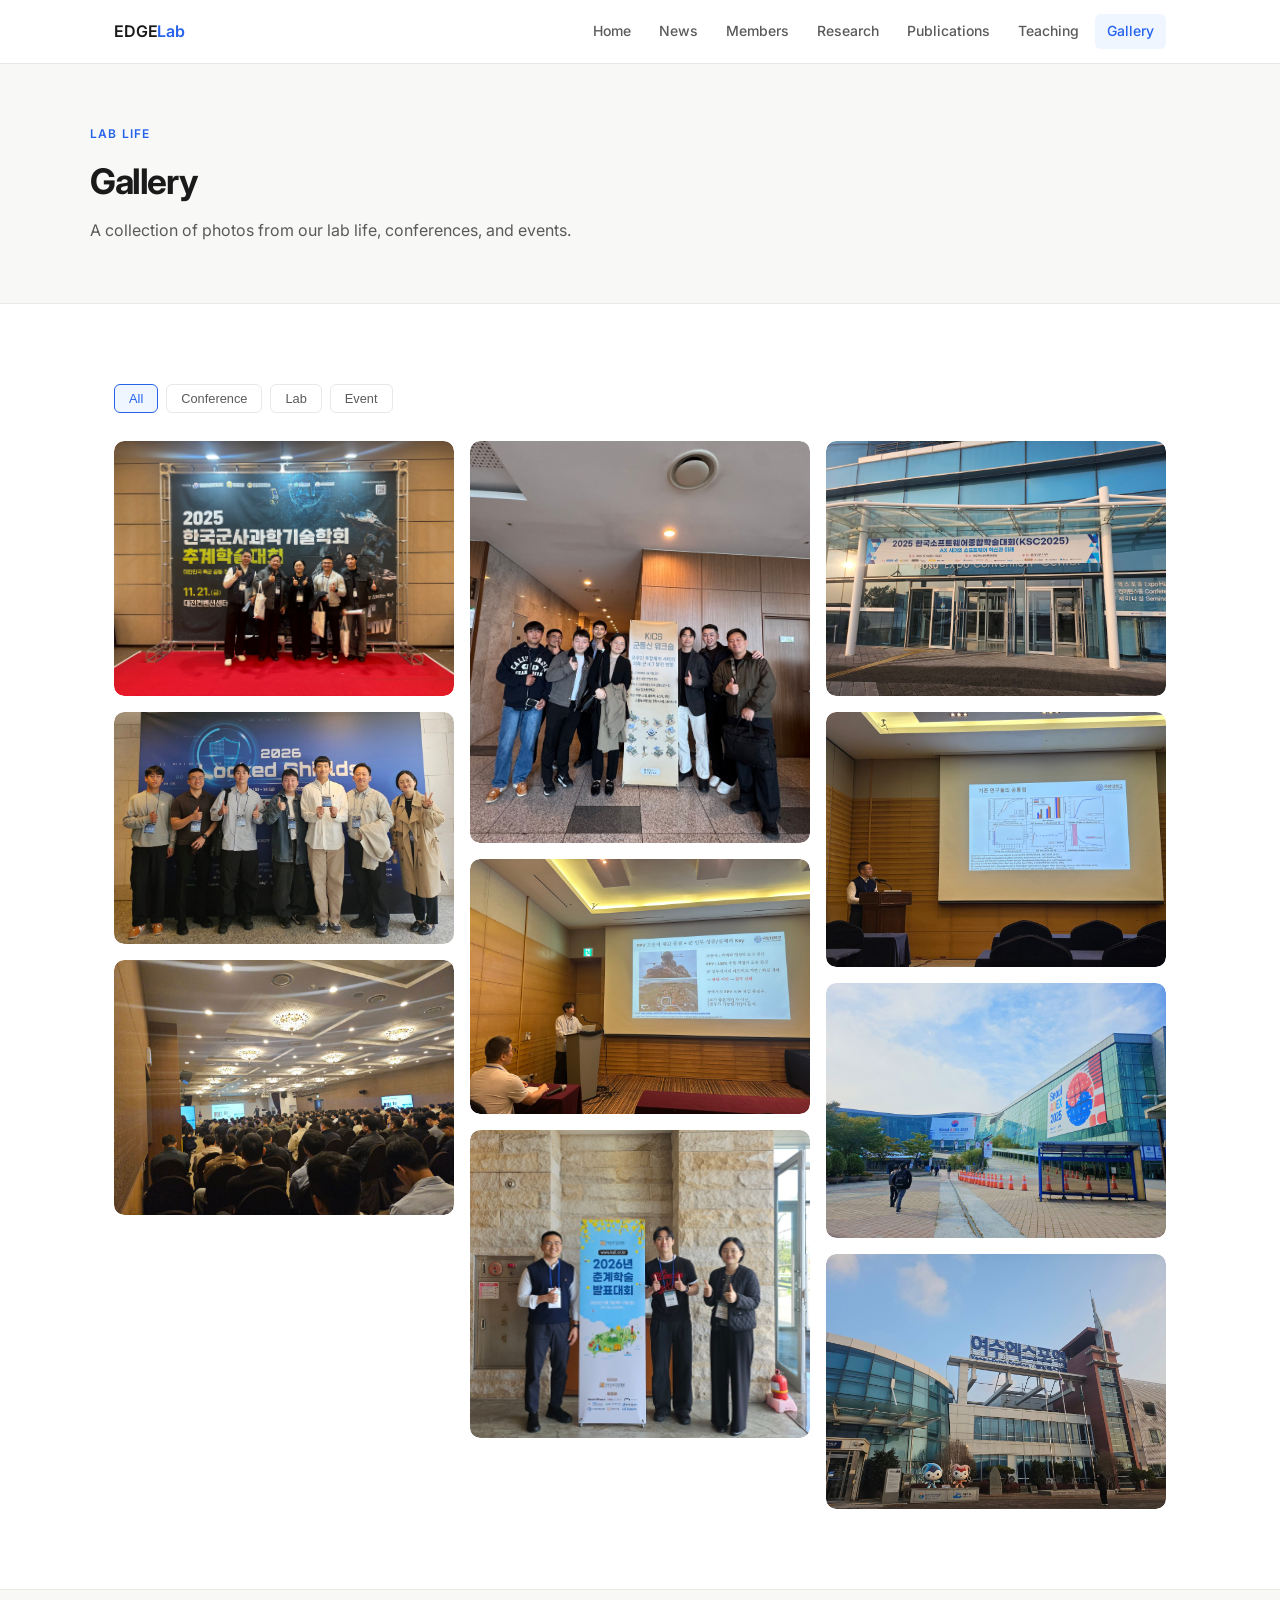
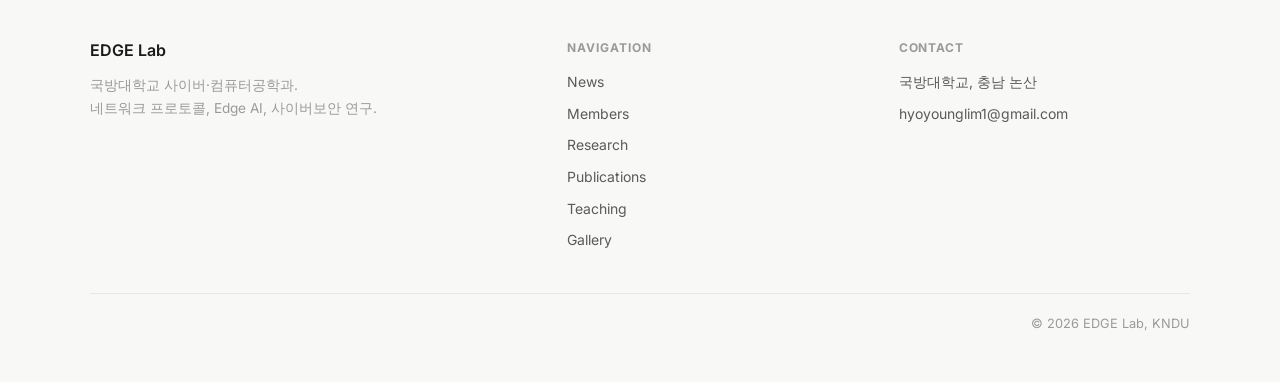
==== commit 73396e30: "Update footer copyright, add hero image slideshow - Footer: show only '© 2026 EDGE Lab, KNDU' right-" ====
--- a/gallery.html
+++ b/gallery.html
@@ -14,7 +14,6 @@
       border-radius: var(--radius);
       overflow: hidden;
       position: relative;
-      cursor: pointer;
     }
 
     .gallery-item img {
@@ -148,7 +147,7 @@
 
       <div class="gallery-item fade-in" data-cat="lab" data-caption="FPV 드론 네트워크 연구 발표">
         <img src="images/conf_2.jpg" alt="FPV 드론 네트워크 연구 발표">
-        <div class="gallery-overlay"><div class="gallery-caption-text">FPV 드론 네트워크 연구 발표</div></div>
+        <div class="gallery-overlay"><div class="gallery-caption-text">2026 춘계학술발표대회 · 제주 · 논문발표</div></div>
       </div>
 
       <div class="gallery-item fade-in" data-cat="conference" data-caption="2026 춘계학술발표대회 · 제주">
@@ -163,7 +162,7 @@
 
       <div class="gallery-item fade-in" data-cat="lab" data-caption="연구 발표 · 국방대학교">
         <img src="images/conf_3.jpg" alt="연구 발표">
-        <div class="gallery-overlay"><div class="gallery-caption-text">연구 발표 · 국방대학교</div></div>
+        <div class="gallery-overlay"><div class="gallery-caption-text">2026 춘계학술발표대회 · 제주 · 논문발표</div></div>
       </div>
 
       <div class="gallery-item fade-in" data-cat="event" data-caption="Seoul ADEX 2025 · 방산전시회">
@@ -180,12 +179,6 @@
   </section>
 </main>
 
-<!-- Lightbox -->
-<div class="lightbox" id="lightbox">
-  <button class="lightbox-close" id="lightboxClose">✕</button>
-  <img id="lightboxImg" src="" alt="">
-  <div class="lightbox-caption" id="lightboxCaption"></div>
-</div>
 
 <footer>
   <div class="footer-inner">
@@ -213,8 +206,7 @@
     </div>
   </div>
   <div class="footer-bottom">
-    <span>© 2026 EDGE Lab, 국방대학교</span>
-    <span>Hyoyoung Lim</span>
+    <span>© 2026 EDGE Lab, KNDU</span>
   </div>
 </footer>
 
@@ -231,21 +223,6 @@
     });
   });
 
-  const lightbox = document.getElementById('lightbox');
-  const lightboxImg = document.getElementById('lightboxImg');
-  const lightboxCaption = document.getElementById('lightboxCaption');
-
-  document.querySelectorAll('.gallery-item').forEach(item => {
-    item.addEventListener('click', () => {
-      lightboxImg.src = item.querySelector('img').src;
-      lightboxCaption.textContent = item.dataset.caption || '';
-      lightbox.classList.add('open');
-    });
-  });
-
-  document.getElementById('lightboxClose').addEventListener('click', () => lightbox.classList.remove('open'));
-  lightbox.addEventListener('click', e => { if (e.target === lightbox) lightbox.classList.remove('open'); });
-  document.addEventListener('keydown', e => { if (e.key === 'Escape') lightbox.classList.remove('open'); });
 </script>
 </body>
 </html>
--- a/css/style.css
+++ b/css/style.css
@@ -264,6 +264,53 @@
 .lab-info-icon { width: 18px; height: 18px; color: var(--accent); flex-shrink: 0; }
 .lab-info-text { font-size: 0.875rem; color: var(--text-secondary); }
 
+/* ── Hero Slideshow ── */
+.hero-slideshow {
+  position: relative;
+  width: 100%;
+  aspect-ratio: 4/3;
+  border-radius: 16px;
+  overflow: hidden;
+  box-shadow: 0 8px 32px rgba(0,0,0,0.15);
+}
+
+.hero-slideshow .slide {
+  position: absolute;
+  inset: 0;
+  opacity: 0;
+  transition: opacity 0.7s ease;
+}
+
+.hero-slideshow .slide.active { opacity: 1; }
+
+.hero-slideshow .slide img {
+  width: 100%;
+  height: 100%;
+  object-fit: cover;
+  display: block;
+}
+
+.slideshow-dots {
+  position: absolute;
+  bottom: 12px;
+  left: 50%;
+  transform: translateX(-50%);
+  display: flex;
+  gap: 6px;
+  z-index: 10;
+}
+
+.dot {
+  width: 7px;
+  height: 7px;
+  border-radius: 50%;
+  background: rgba(255,255,255,0.5);
+  cursor: pointer;
+  transition: background 0.2s;
+}
+
+.dot.active { background: white; }
+
 /* ── News ticker ── */
 .news-bar {
   background: var(--accent);
@@ -563,7 +610,7 @@
 .footer-links { list-style: none; display: flex; flex-direction: column; gap: 6px; }
 .footer-links a { font-size: 0.875rem; color: var(--text-secondary); text-decoration: none; transition: color 0.15s; }
 .footer-links a:hover { color: var(--accent); }
-.footer-bottom { margin-top: 40px; padding-top: 20px; border-top: 1px solid var(--border); font-size: 0.8rem; color: var(--text-muted); max-width: var(--max-width); margin-left: auto; margin-right: auto; display: flex; justify-content: space-between; align-items: center; }
+.footer-bottom { margin-top: 40px; padding-top: 20px; border-top: 1px solid var(--border); font-size: 0.8rem; color: var(--text-muted); max-width: var(--max-width); margin-left: auto; margin-right: auto; display: flex; justify-content: flex-end; align-items: center; }
 
 /* ── Lightbox ── */
 .lightbox {
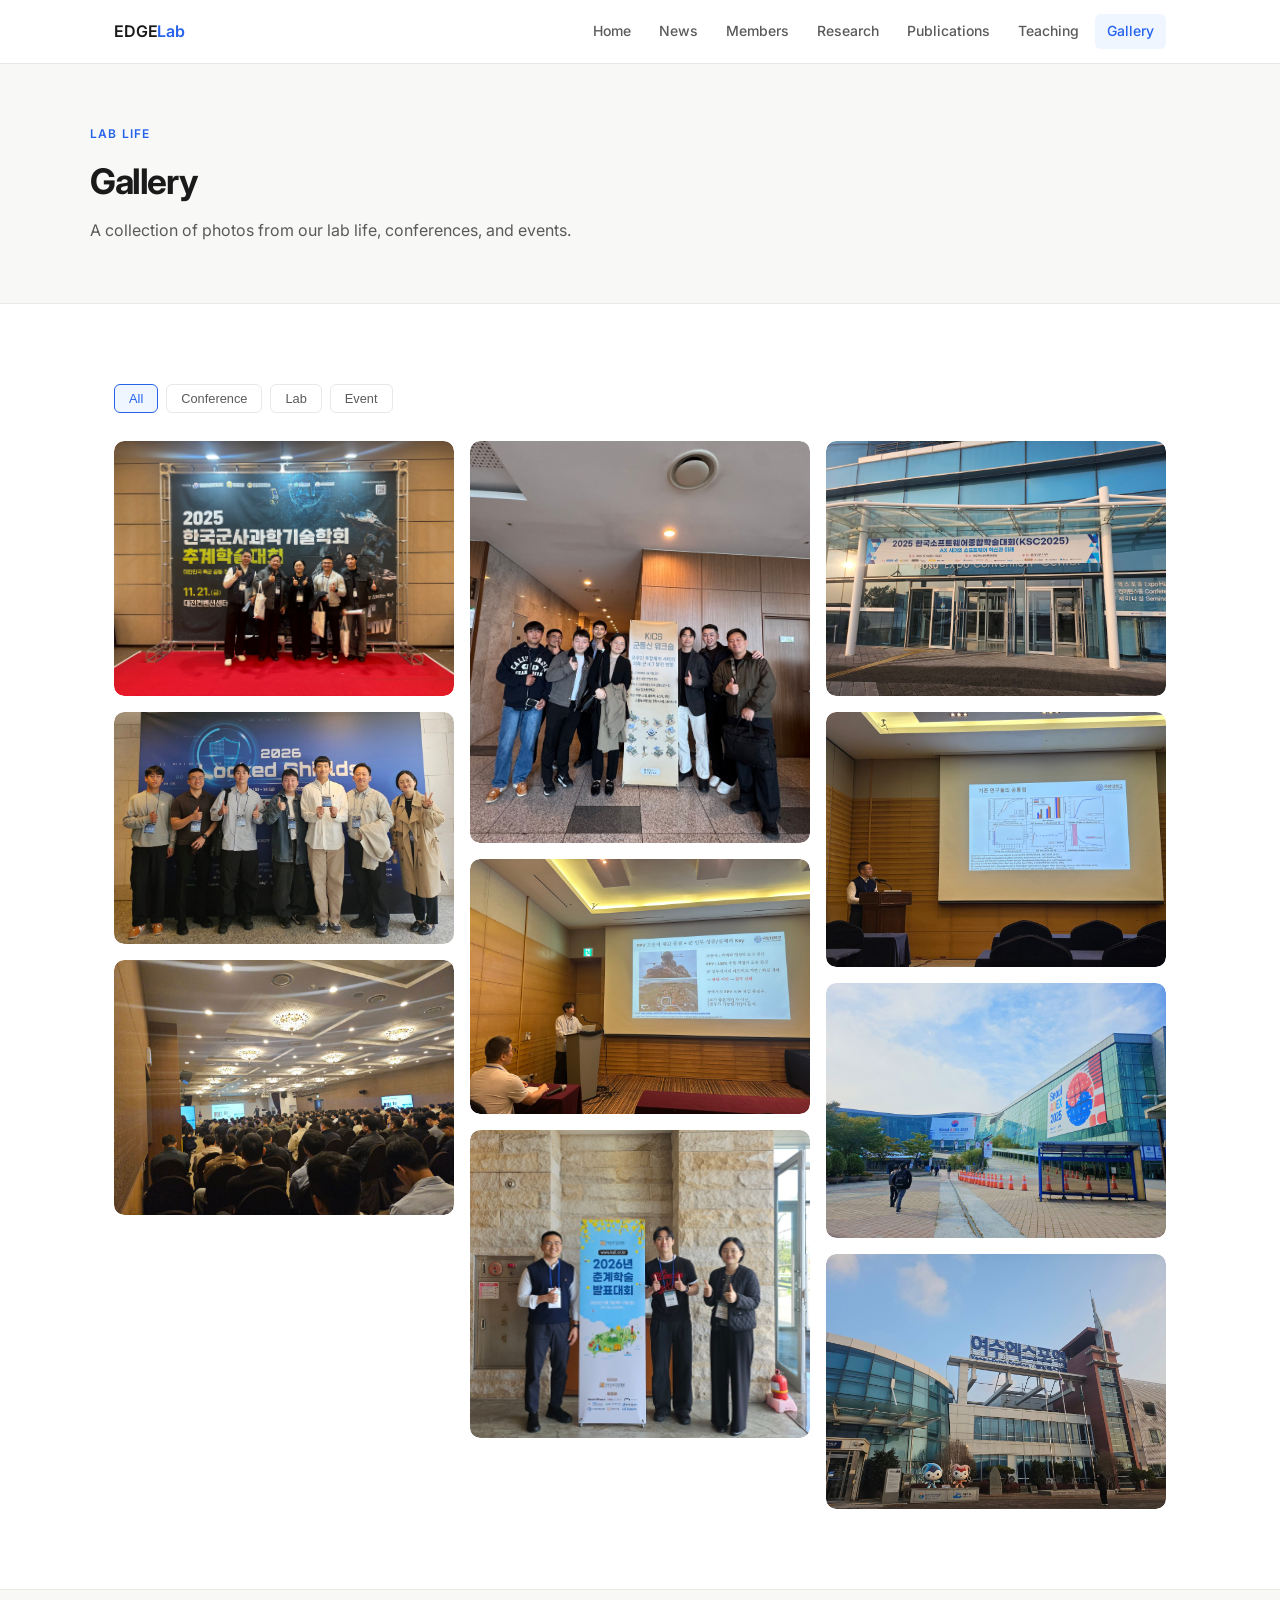
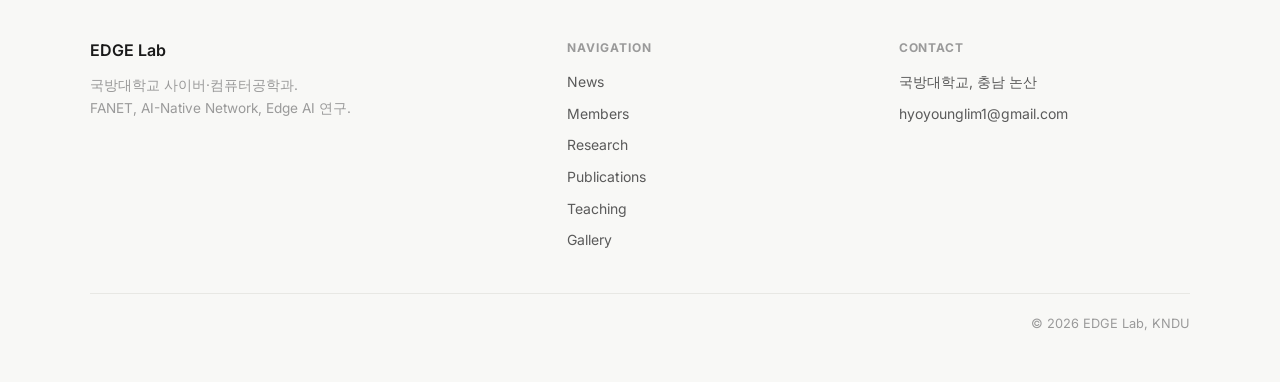
==== commit 468497f1: "change files." ====
--- a/gallery.html
+++ b/gallery.html
@@ -184,7 +184,7 @@
   <div class="footer-inner">
     <div>
       <div class="footer-brand">EDGE Lab</div>
-      <p class="footer-desc">국방대학교 사이버·컴퓨터공학과.<br>네트워크 프로토콜, Edge AI, 사이버보안 연구.</p>
+      <p class="footer-desc">국방대학교 사이버·컴퓨터공학과.<br>FANET, AI-Native Network, Edge AI 연구.</p>
     </div>
     <div>
       <div class="footer-col-title">Navigation</div>
--- a/css/style.css
+++ b/css/style.css
@@ -136,7 +136,7 @@
   max-width: var(--max-width);
   margin: 0 auto;
   display: grid;
-  grid-template-columns: 1fr 380px;
+  grid-template-columns: 1fr 520px;
   gap: 60px;
   align-items: center;
 }
@@ -332,7 +332,9 @@
   flex-shrink: 0;
   letter-spacing: 0.05em;
 }
-.news-scroll { white-space: nowrap; overflow: hidden; }
+.news-ticker { position: relative; overflow: hidden; flex: 1; height: 1.4em; }
+.news-tick { position: absolute; inset: 0; white-space: nowrap; opacity: 0; transition: opacity 0.6s ease; }
+.news-tick.active { opacity: 1; }
 
 /* ── Members ── */
 .member-grid {
@@ -434,6 +436,12 @@
 .research-title { font-size: 1.05rem; font-weight: 600; margin-bottom: 10px; letter-spacing: -0.01em; }
 .research-desc { font-size: 0.875rem; color: var(--text-secondary); line-height: 1.7; margin-bottom: 16px; }
 .research-tags { display: flex; flex-wrap: wrap; gap: 6px; }
+.index-pub-group-label { font-size: 0.72rem; font-weight: 700; text-transform: uppercase; letter-spacing: 0.07em; color: var(--text-muted); margin: 20px 0 4px; padding: 0 24px; }
+.index-pub-group-label:first-child { margin-top: 0; }
+
+.research-related { margin-top: 16px; padding-top: 14px; border-top: 1px solid var(--border); display: flex; flex-direction: column; gap: 4px; }
+.research-related-label { font-size: 0.68rem; font-weight: 700; text-transform: uppercase; letter-spacing: 0.07em; color: var(--text-muted); margin-bottom: 4px; }
+.research-related span { font-size: 0.78rem; color: var(--accent); }
 .tag {
   font-size: 0.72rem;
   font-weight: 500;
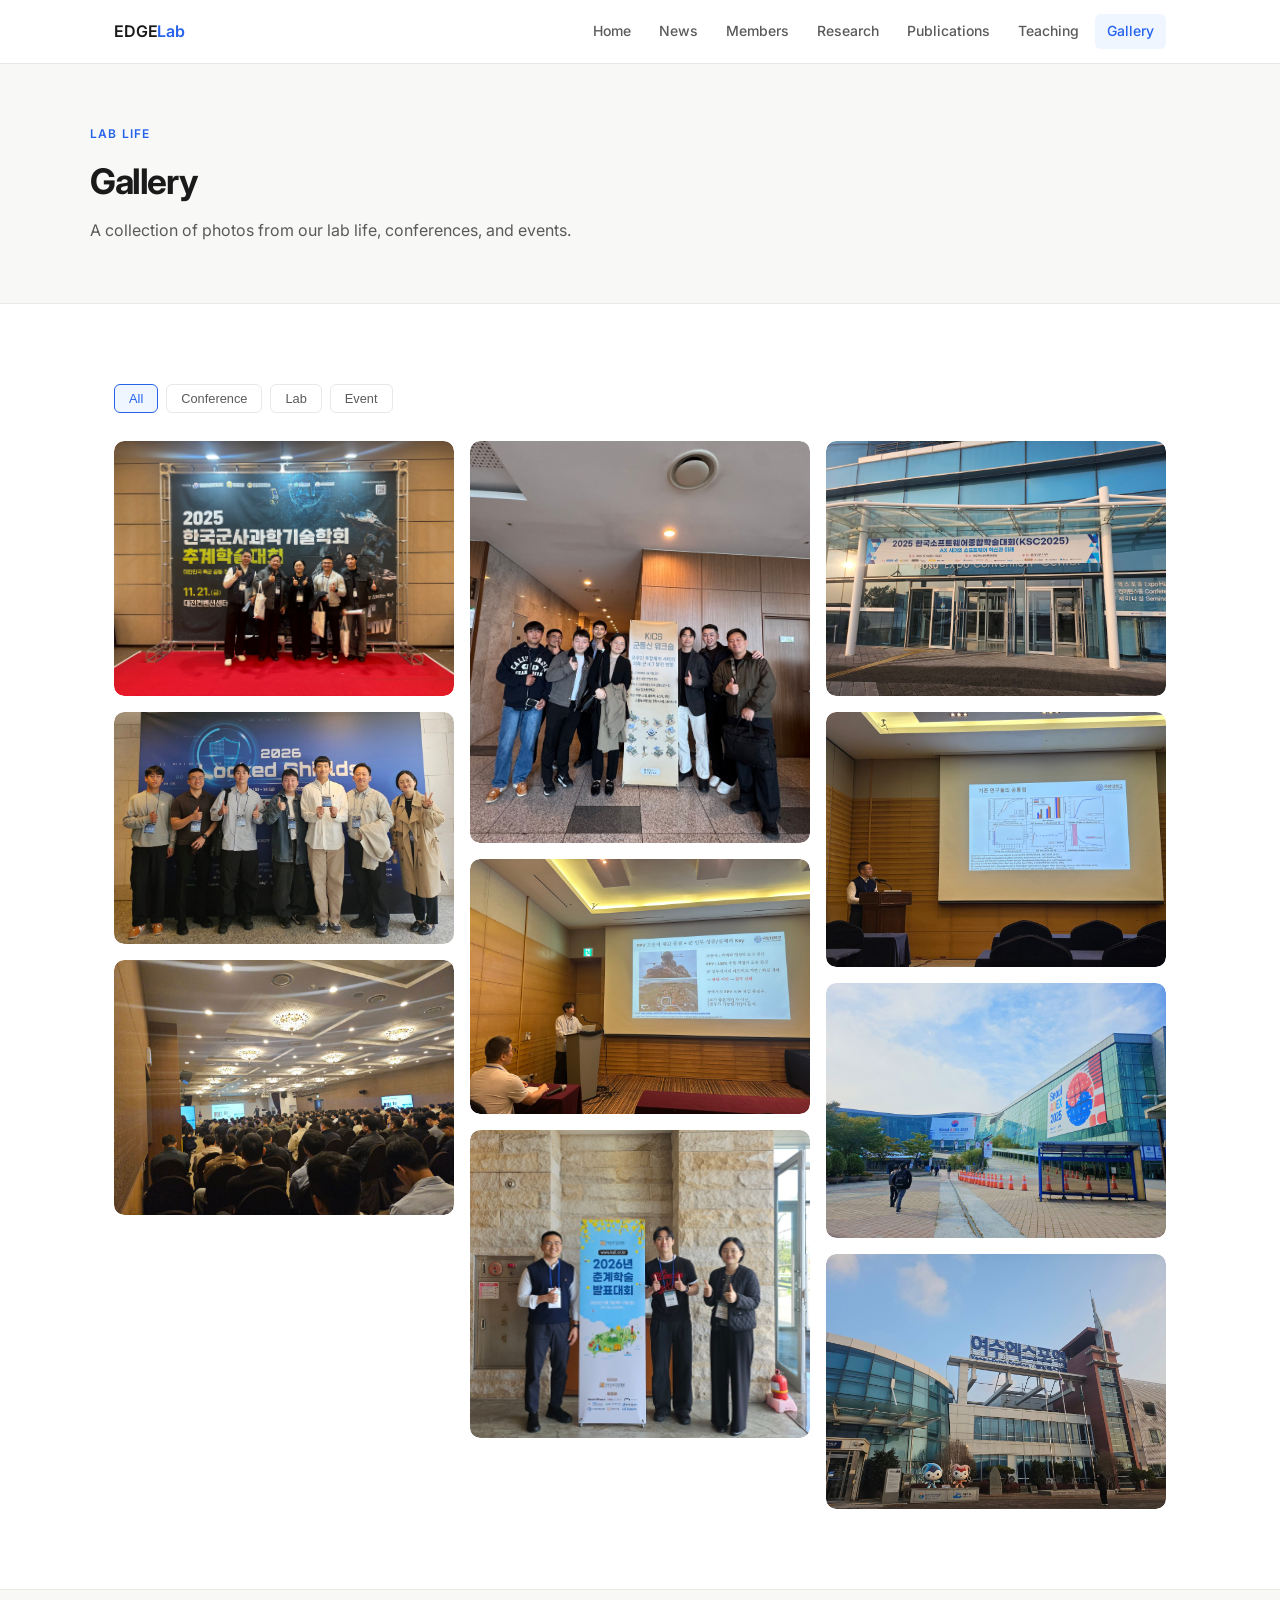
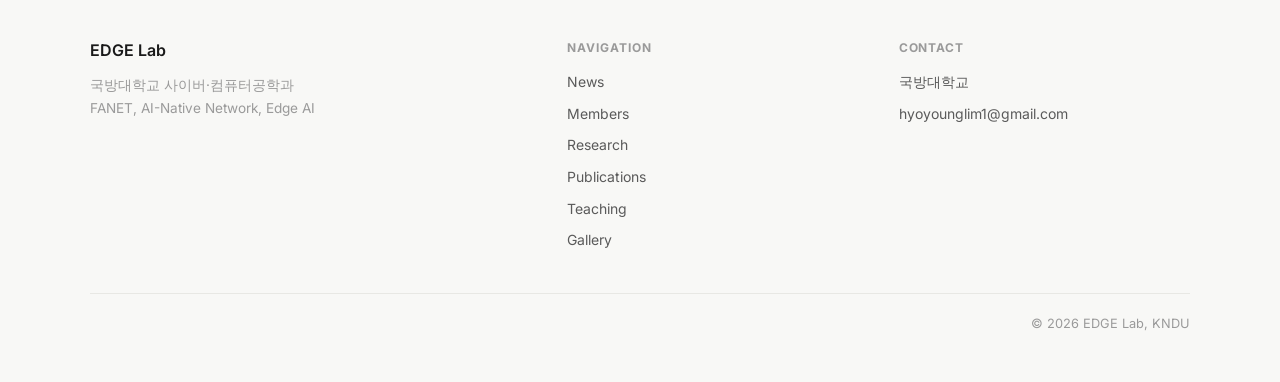
==== commit 4e323aa4: "Good" ====
--- a/gallery.html
+++ b/gallery.html
@@ -184,7 +184,7 @@
   <div class="footer-inner">
     <div>
       <div class="footer-brand">EDGE Lab</div>
-      <p class="footer-desc">국방대학교 사이버·컴퓨터공학과.<br>FANET, AI-Native Network, Edge AI 연구.</p>
+      <p class="footer-desc">국방대학교 사이버·컴퓨터공학과<br>FANET, AI-Native Network, Edge AI</p>
     </div>
     <div>
       <div class="footer-col-title">Navigation</div>
@@ -200,7 +200,7 @@
     <div>
       <div class="footer-col-title">Contact</div>
       <ul class="footer-links">
-        <li><a href="#">국방대학교, 충남 논산</a></li>
+        <li><a href="#">국방대학교</a></li>
         <li><a href="mailto:hyoyounglim1@gmail.com">hyoyounglim1@gmail.com</a></li>
       </ul>
     </div>
--- a/css/style.css
+++ b/css/style.css
@@ -156,7 +156,7 @@
 }
 
 .hero-title {
-  font-size: 2.8rem;
+  font-size: 2.5rem;
   font-weight: 700;
   letter-spacing: -0.04em;
   line-height: 1.15;
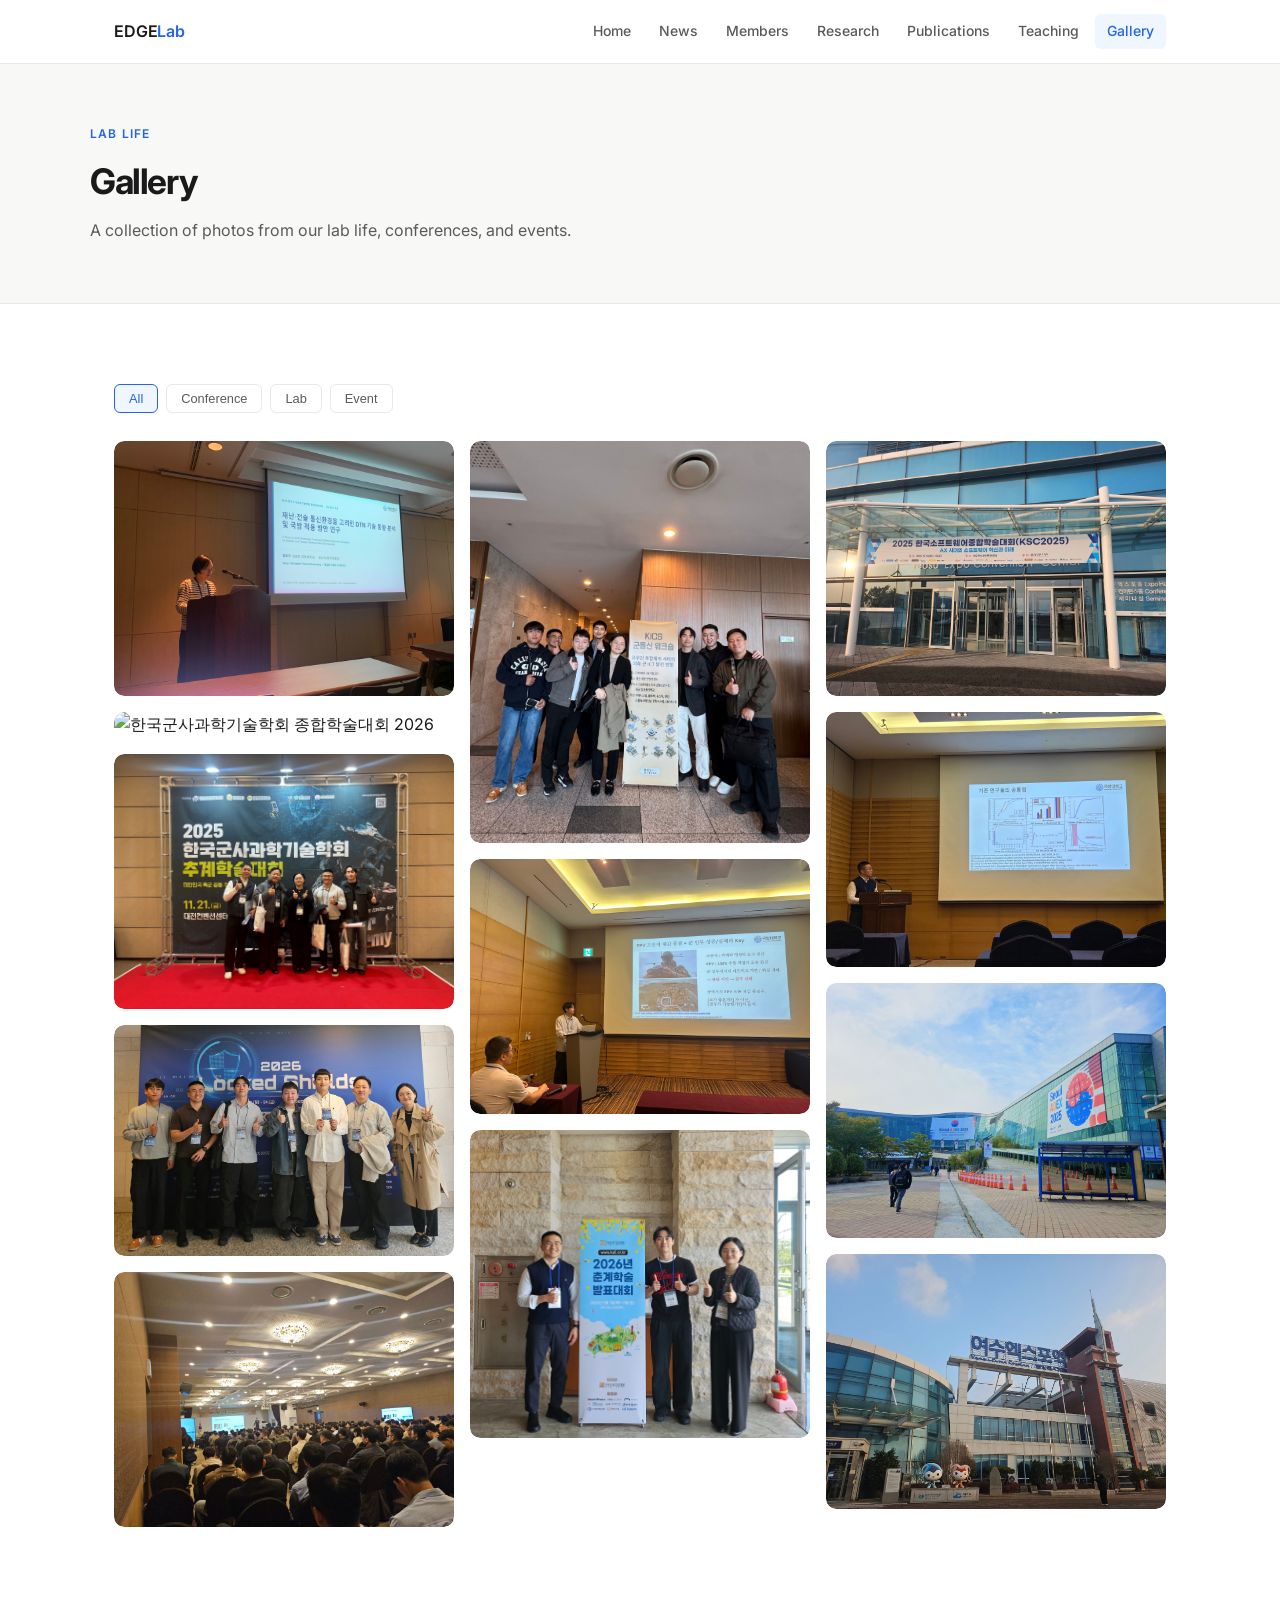
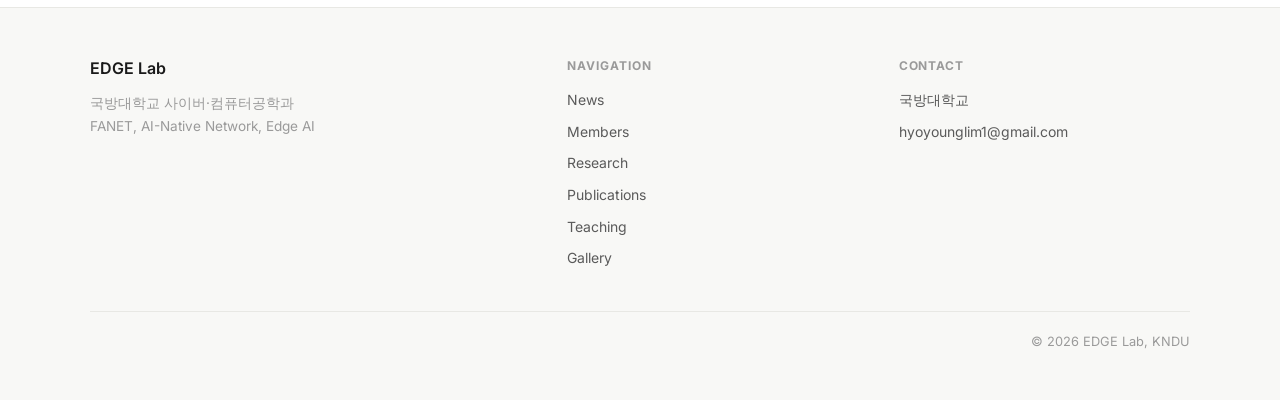
==== commit 5d8e96f8: "updated 2026.6.12" ====
--- a/gallery.html
+++ b/gallery.html
@@ -125,6 +125,16 @@
 
     <div class="gallery-grid">
 
+      <div class="gallery-item fade-in" data-cat="conference" data-caption="2025 한국군사과학기술학회 종합학술대회 2026 · 제주컨벤션센터">
+        <img src="images/kimst_2026.jpeg" alt="한국군사과학기술학회 종합학술대회 2026">
+        <div class="gallery-overlay"><div class="gallery-caption-text">한국군사과학기술학회 종합학술대회 2026 · 제주</div></div>
+      </div>
+
+      <div class="gallery-item fade-in" data-cat="conference" data-caption="2025 한국군사과학기술학회 종합학술대회 2026 · 제주컨벤션센터">
+        <img src="images/kimst_2026-1.jpeg" alt="한국군사과학기술학회 종합학술대회 2026">
+        <div class="gallery-overlay"><div class="gallery-caption-text">한국군사과학기술학회 종합학술대회 2026 · 제주</div></div>
+      </div>
+
       <div class="gallery-item fade-in" data-cat="conference" data-caption="2025 한국군사과학기술학회 추계학술대회 · 대전컨벤션센터">
         <img src="images/2025_1.jpeg" alt="한국군사과학기술학회 추계학술대회 2025">
         <div class="gallery-overlay"><div class="gallery-caption-text">한국군사과학기술학회 추계학술대회 2025 · 대전</div></div>
